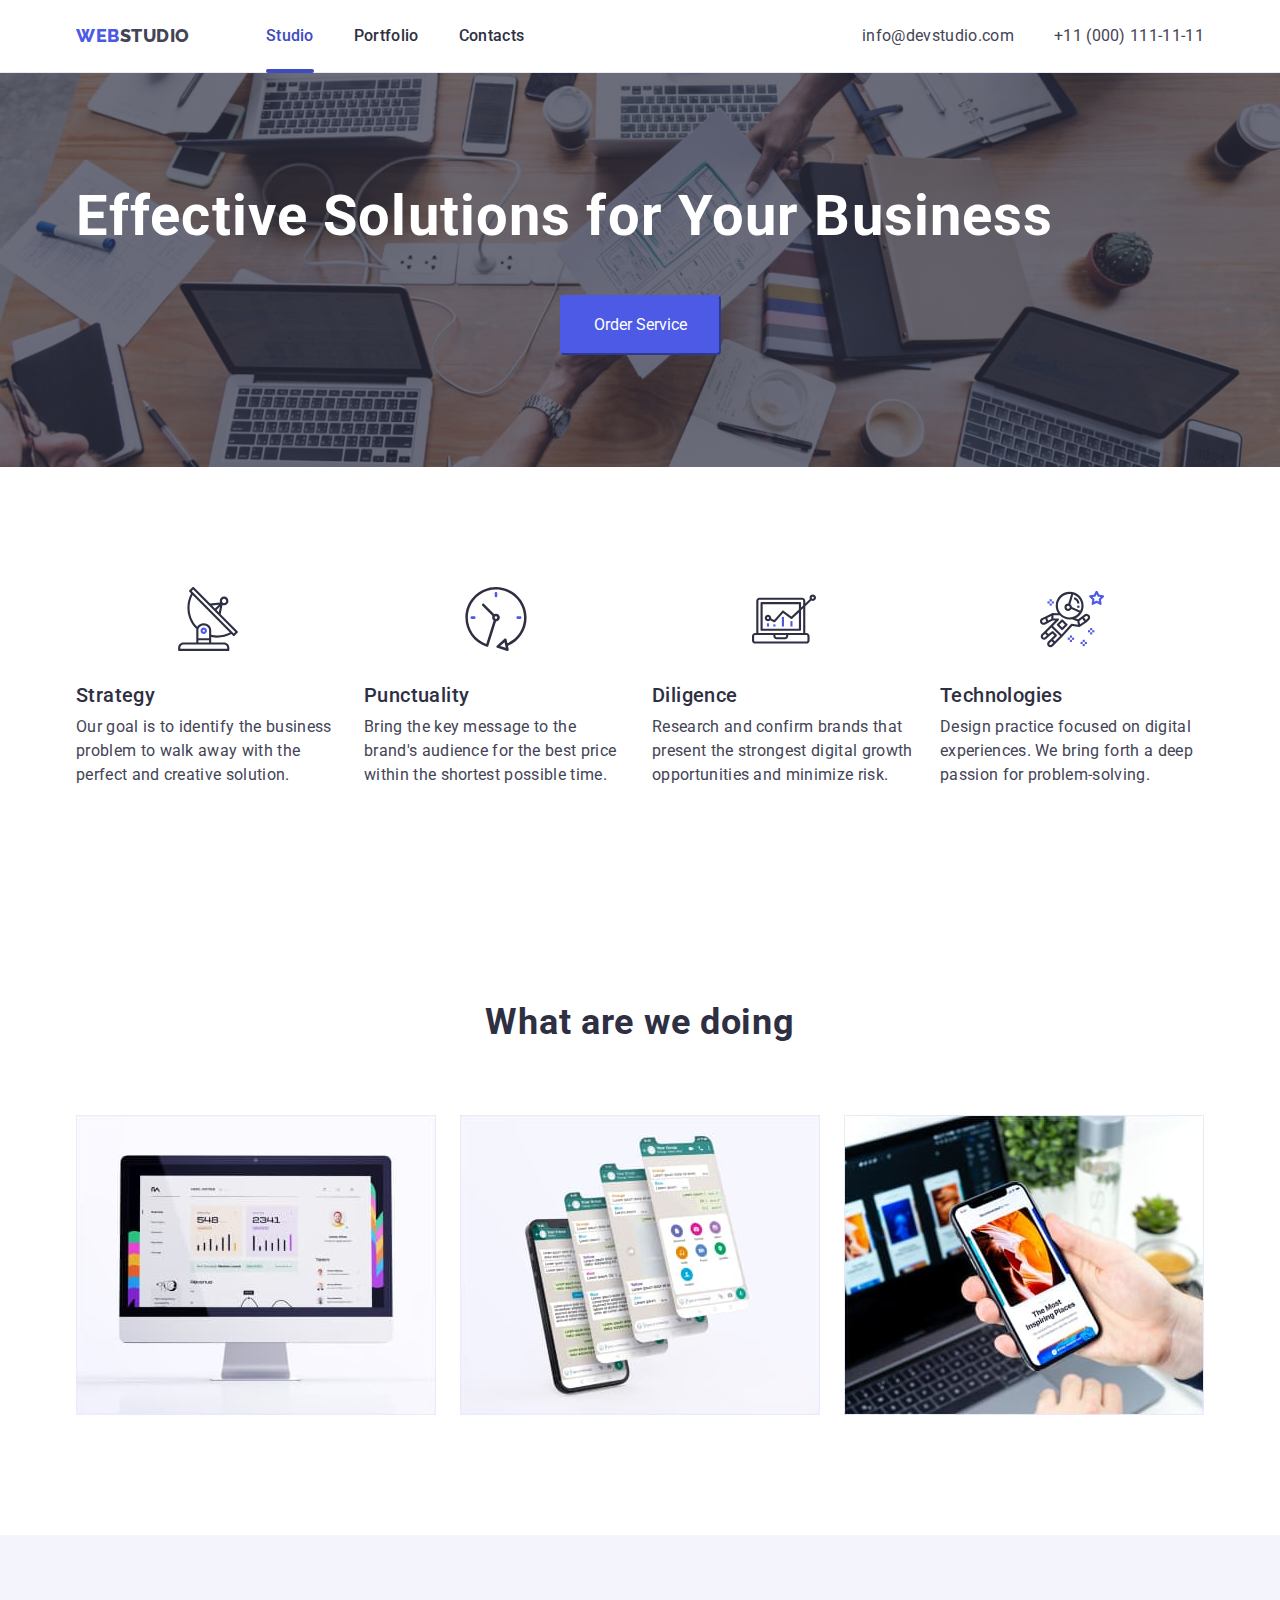
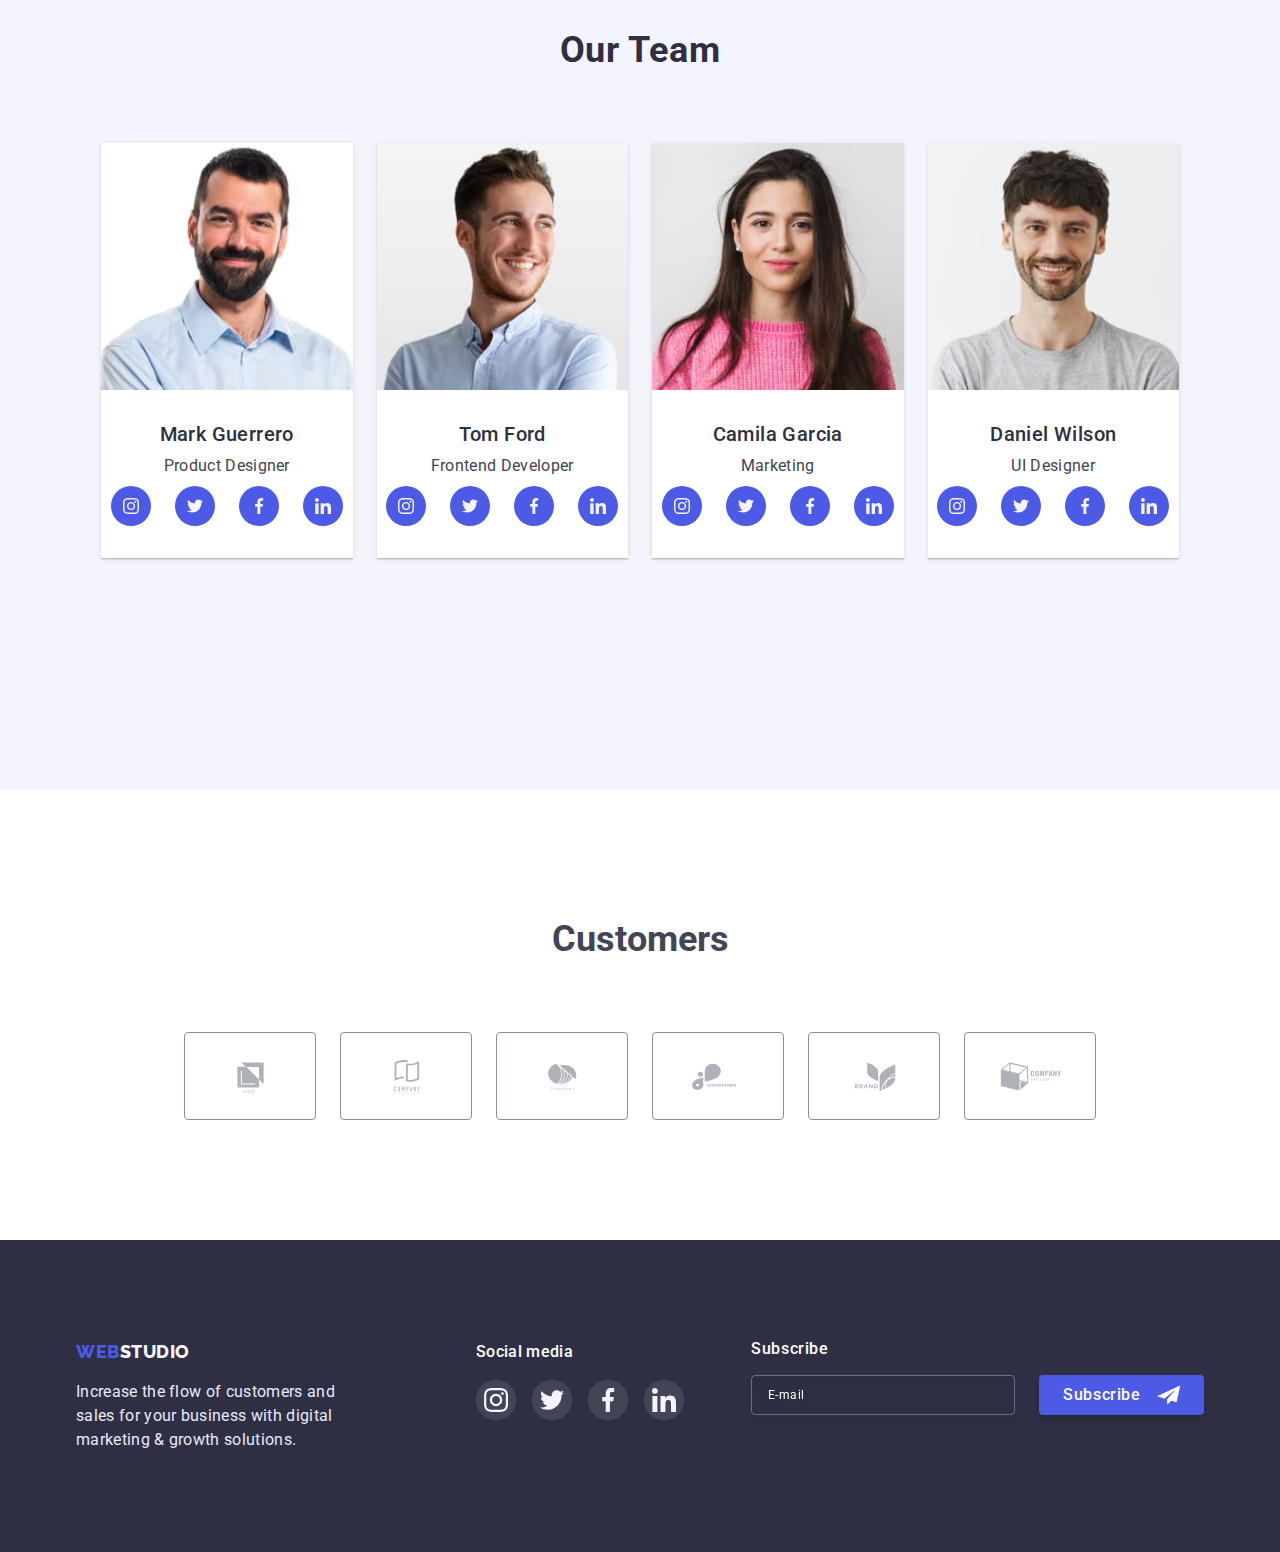
==== index.html @ 7f4d5802 "7.8" ====
<!DOCTYPE html>
<html lang="en">
  <head>
    <meta charset="UTF-8" />
    <meta http-equiv="X-UA-Compatible" content="IE=edge" />
    <meta name="viewport" content="width=device-width, initial-scale=1.0" />
    <link rel="preconnect" href="https://fonts.googleapis.com" />
    <link rel="preconnect" href="https://fonts.gstatic.com" crossorigin />
    <link
      href="https://fonts.googleapis.com/css2?family=Montserrat:wght@400;500;600;700&family=Raleway:wght@800&family=Roboto:wght@400;500;700&display=swap"
      rel="stylesheet"
    />

    <link
      rel="stylesheet"
      href="https://cdnjs.cloudflare.com/ajax/libs/modern-normalize/1.0.0/modern-normalize.min.css"
    />
    <link rel="stylesheet" href="./styles/styles.css" />
    <link rel="stylesheet" href="./styles/mobile.css" />
    <link rel="stylesheet" href="./styles/tablet.css" />
    <link rel="stylesheet" href="./styles/desktop.css" />
    <title>WebStudio</title>
  </head>

  <body>
    <header class="header">
      <div class="container header-container">
        <nav class="navigation">
          <a href="./index.html" class="logo link"
            >Web<span class="logo-S">Studio</span></a
          >
          <ul class="navigation-list list">
            <li class="navigation-item">
              <a href="./index.html" class="navigation-link link current"
                >Studio</a
              >
            </li>
            <li class="navigation-item">
              <a href="./portfolio.html" class="navigation-link link"
                >Portfolio</a
              >
            </li>
            <li class="navigation-item">
              <a href="" class="navigation-link link">Contacts</a>
            </li>
          </ul>
        </nav>
        <address class="address">
          <ul class="address-list list">
            <li class="address-item">
              <a href="" class="address-mail link">info@devstudio.com</a>
            </li>
            <li class="address-item">
              <a href="" class="address-tell link">+11 (000) 111-11-11</a>
            </li>
          </ul>
        </address>
        <button type="button" 
                aria-expanded="false"
                aria-controls="mobile-menu"
                class="menu-btn btn js-open-menu" >
        <svg class="menu-btn-icon" width="32px" height="22px">
          <use href="./images/sprite.svg#icon-menu-hamburger"></use>
             </svg>
        </button>
      </div>
    </header>
<!---------Mob menu----------->

      <div class="mob-menu js-menu-container" id="mobile-menu">
  <div>
              <button  type="button" class="menu-close-btn js-close-menu btn"  >
              <svg class="close-mob-button-icon" width="8px" height="8px">
                <use href="./images/sprite.svg#icon-close-button"></use>
              </svg>
            </button>
            <nav>
             <ul class="navigation-mob-list list">
                <li class="navigation-mob-item">
                  <a class="navigation-mob-link link" href="./index.html"
                    >Studio</a
                  >
                </li>
                <li class="navigation-mob-item">
                  <a class="navigation-mob-link link" href="./portfolio.html"
                    >Portfolio</a
                  >
                </li>
                <li class="navigation-mob-item">
                  <a class="navigation-mob-link nav-contacts link" href="">Contacts</a>
                </li>
              </ul>
            </nav>
  </div>
  <div>
            <address class="address-mob">
              <ul class="address-mob-list list">
                 <li class="address-mob-item">
                  <a class="address-mob-tell link" href="tel:+110001111111"
                    >+11 (000) 111-11-11</a>
                  </li>
                  <li class="address-mob-item">
                  <a class="address-mob-mail link" href="mailto:info@devstudio.com"
                    >info@devstudio.com</a>
                </li>
               
               
              </ul>
            </address>
    
    
              <ul class="mob-soc-list list">
        <li class="mob-soc-items">
          <a
            href="#"
            class="mob-soc-link link"
            target="_blank"
            rel="noreferrer noopener"
          >
            <svg class="soc-icons" width="24px" height="24px">
              <use href="./images/sprite.svg#icon-instagram"></use>
            </svg>
          </a>
        </li>
        <li class="mob-soc-items">
          <a
            href="#"
            class="mob-soc-link link"
            target="_blank"
            rel="noreferrer noopener"
          >
            <svg class="soc-icons" width="24px" height="24px">
              <use href="./images/sprite.svg#icon-twitter"></use>
            </svg>
          </a>
        </li>
        <li class="mob-soc-items">
          <a
            href="#"
            class="mob-soc-link link"
            target="_blank"
            rel="noreferrer noopener"
          >
            <svg class="soc-icons" width="24px" height="24px">
              <use href="./images/sprite.svg#icon-facebook"></use>
            </svg>
          </a>
        </li>
        <li class="mob-soc-items">
          <a
            href="#"
            class="mob-soc-link link"
            target="_blank"
            rel="noreferrer noopener"
          >
            <svg class="soc-icons" width="24px" height="24px">
              <use href="./images/sprite.svg#icon-linkedin"></use>
            </svg>
          </a>
        </li>
      </ul>
      </div>
      </div>
    </header>
<!---------Main----------->
    <main>
      <section class="hero hero-section">
        <div class="container">
          <h1 class="hero-title">Effective Solutions for Your Business</h1>

          <button type="button" data-modal-open class="hero-button">
            Order Service
          </button>
        </div>
      </section>
      <section class="directions">
        <div class="container">
          <h2 class="visually-hidden">directions</h2>
          <ul class="directions-list-list">
            <li class="directions-item">
              <div class="directions-link link">
                <svg class="directions-icon" width="64" height="64">
                  <use href="./images/sprite.svg#icon-antenna"></use>
                </svg>
              </div>
              <h3 class="directions-subtitle section-subtitle">Strategy</h3>
              <p class="directions-item-text section-text">
                Our goal is to identify the business problem to walk away with
                the perfect and creative solution.
              </p>
            </li>
            <li class="directions-item">
              <div class="directions-link link">
                <svg class="directions-icon" width="64" height="64">
                  <use href="./images/sprite.svg#icon-clock"></use>
                </svg>
              </div>
              <h3 class="directions-subtitle section-subtitle">Punctuality</h3>
              <p class="directions-item-text section-text">
                Bring the key message to the brand's audience for the best price
                within the shortest possible time.
              </p>
            </li>
            <li class="directions-item">
              <div class="directions-link link">
                <svg class="directions-icon" width="64" height="64">
                  <use href="./images/sprite.svg#icon-diagram"></use>
                </svg>
              </div>
              <h3 class="directions-subtitle section-subtitle">Diligence</h3>
              <p class="directions-item-text section-text">
                Research and confirm brands that present the strongest digital
                growth opportunities and minimize risk.
              </p>
            </li>
            <li class="directions-item">
              <div class="directions-link link">
                <svg class="directions-icon" width="64" height="64">
                  <use href="./images/sprite.svg#icon-astronaut"></use>
                </svg>
              </div>
              <h3 class="directions-subtitle section-subtitle">Technologies</h3>
              <p class="directions-item-text section-text">
                Design practice focused on digital experiences. We bring forth a
                deep passion for problem-solving.
              </p>
            </li>
          </ul>
        </div>
      </section>
      <section class="doing">
        <div class="container">
          <h2 class="doing-title section-title">What are we doing</h2>
          <ul class="doing-list-list">
            <li class="doing-item">
              <img
                src="./images/monitor.jpg"
                alt="monitor"
                width="360"
                height="300"
              />
            </li>
            <li class="doing-item">
              <img
                src="./images/smartphone.jpg"
                alt="smartphone"
                width="360"
                height="300"
              />
            </li>
            <li class="doing-item">
              <img
                src="./images/laptop.jpg"
                alt="laptop"
                width="360"
                height="300"
              />
            </li>
          </ul>
        </div>
      </section>
      <section class="team">
        <div class="container-mini container container-sm">
          <h2 class="team-title section-title">Our Team</h2>
          <ul class="team-list list">
            <li class="main-team-item">
              <img
                src="./images/Guerrero.jpg"
                alt="Guerrero"
                width="264"
                height="260"
              />

              <div class="card-content">
                <h3 class="team-subtitle section-subtitle">Mark Guerrero</h3>
                <p class="team-text section-text">Product Designer</p>
                <ul class="team-soc-list list;">
                  <li class="team-soc-item">
                    <a href="" class="team-soc-link">
                      <svg class="team-soc-icon" width="16" height="16">
                        <use href="./images/sprite.svg#icon-instagram"></use>
                      </svg>
                    </a>
                  </li>
                  <li class="team-soc-item">
                    <a href="" class="team-soc-link">
                      <svg class="team-soc-icon" width="16" height="16">
                        <use href="./images/sprite.svg#icon-twitter"></use>
                      </svg>
                    </a>
                  </li>
                  <li class="team-soc-item">
                    <a href="" class="team-soc-link">
                      <svg class="team-soc-icon" width="16" height="16">
                        <use href="./images/sprite.svg#icon-facebook"></use>
                      </svg>
                    </a>
                  </li>
                  <li class="team-soc-item">
                    <a href="" class="team-soc-link">
                      <svg class="team-soc-icon" width="16" height="16">
                        <use href="./images/sprite.svg#icon-linkedin"></use>
                      </svg>
                    </a>
                  </li>
                </ul>
              </div>
            </li>
            <li class="main-team-item">
              <img
                src="./images/Ford.jpg"
                alt="Ford"
                width="264"
                height="260"
              />
              <div class="card-content">
                <h3 class="team-subtitle section-subtitle">Tom Ford</h3>
                <p class="team-text section-text">Frontend Developer</p>
                <ul class="team-soc-list list;">
                  <li class="team-soc-item">
                    <a href="" class="team-soc-link">
                      <svg class="team-soc-icon" width="16" height="16">
                        <use href="./images/sprite.svg#icon-instagram"></use>
                      </svg>
                    </a>
                  </li>
                  <li class="team-soc-item">
                    <a href="" class="team-soc-link">
                      <svg class="team-soc-icon" width="16" height="16">
                        <use href="./images/sprite.svg#icon-twitter"></use>
                      </svg>
                    </a>
                  </li>
                  <li class="team-soc-item">
                    <a href="" class="team-soc-link">
                      <svg class="team-soc-icon" width="16" height="16">
                        <use href="./images/sprite.svg#icon-facebook"></use>
                      </svg>
                    </a>
                  </li>
                  <li class="team-soc-item">
                    <a href="" class="team-soc-link">
                      <svg class="team-soc-icon" width="16" height="16">
                        <use href="./images/sprite.svg#icon-linkedin"></use>
                      </svg>
                    </a>
                  </li>
                </ul>
              </div>
            </li>

            <li class="main-team-item">
              <img
                src="./images/Garcia.jpg"
                alt="Garcia"
                width="264"
                height="260"
              />
              <div class="card-content">
                <h3 class="team-subtitle section-subtitle">Camila Garcia</h3>
                <p class="team-text section-text">Marketing</p>
                <ul class="team-soc-list list;">
                  <li class="team-soc-item">
                    <a href="" class="team-soc-link">
                      <svg class="team-soc-icon" width="16" height="16">
                        <use href="./images/sprite.svg#icon-instagram"></use>
                      </svg>
                    </a>
                  </li>
                  <li class="team-soc-item">
                    <a href="" class="team-soc-link">
                      <svg class="team-soc-icon" width="16" height="16">
                        <use href="./images/sprite.svg#icon-twitter"></use>
                      </svg>
                    </a>
                  </li>
                  <li class="team-soc-item">
                    <a href="" class="team-soc-link">
                      <svg class="team-soc-icon" width="16" height="16">
                        <use href="./images/sprite.svg#icon-facebook"></use>
                      </svg>
                    </a>
                  </li>
                  <li class="team-soc-item">
                    <a href="" class="team-soc-link">
                      <svg class="team-soc-icon" width="16" height="16">
                        <use href="./images/sprite.svg#icon-linkedin"></use>
                      </svg>
                    </a>
                  </li>
                </ul>
              </div>
            </li>
            <li class="main-team-item">
              <img
                src="./images/Wilson.jpg"
                alt="Wilson"
                width="264"
                height="260"
              />
              <div class="card-content">
                <h3 class="team-subtitle section-subtitle">Daniel Wilson</h3>
                <p class="team-text section-text">UI Designer</p>
                <ul class="team-soc-list list;">
                  <li class="team-soc-item">
                    <a href="" class="team-soc-link">
                      <svg class="team-soc-icon" width="16" height="16">
                        <use href="./images/sprite.svg#icon-instagram"></use>
                      </svg>
                    </a>
                  </li>
                  <li class="team-soc-item">
                    <a href="" class="team-soc-link">
                      <svg class="team-soc-icon" width="16" height="16">
                        <use href="./images/sprite.svg#icon-twitter"></use>
                      </svg>
                    </a>
                  </li>
                  <li class="team-soc-item">
                    <a href="" class="team-soc-link">
                      <svg class="team-soc-icon" width="16" height="16">
                        <use href="./images/sprite.svg#icon-facebook"></use>
                      </svg>
                    </a>
                  </li>
                  <li class="team-soc-item">
                    <a href="" class="team-soc-link">
                      <svg class="team-soc-icon" width="16" height="16">
                        <use href="./images/sprite.svg#icon-linkedin"></use>
                      </svg>
                    </a>
                  </li>
                </ul>
              </div>
            </li>
          </ul>
        </div>
      </section>

      <section class="customers">
        <div class="container container-desktop-mini">
          <h2 class="customers-title">Customers</h2>
          <ul class="customers-list list">
            <li class="customers-item">
              <a href="" class="customers-link link"
                ><svg class="customers-icon" width="104" height="56">
                  <use href="./images/sprite.svg#icon-Logo1"></use>
                </svg>
              </a>
            </li>
            <li class="customers-item">
              <a href="" class="customers-link link"
                ><svg class="customers-icon" width="104" height="56">
                  <use href="./images/sprite.svg#icon-Logo2"></use>
                </svg>
              </a>
            </li>
            <li class="customers-item">
              <a href="" class="customers-link link"
                ><svg class="customers-icon" width="104" height="56">
                  <use href="./images/sprite.svg#icon-Logo3"></use>
                </svg>
              </a>
            </li>
            <li class="customers-item">
              <a href="" class="customers-link link"
                ><svg class="customers-icon" width="104" height="56">
                  <use href="./images/sprite.svg#icon-Logo4"></use>
                </svg>
              </a>
            </li>
            <li class="customers-item">
              <a href="" class="customers-link link"
                ><svg class="customers-icon" width="104" height="56">
                  <use href="./images/sprite.svg#icon-Logo5"></use>
                </svg>
              </a>
            </li>
            <li class="customers-item">
              <a href="" class="customers-link link"
                ><svg class="customers-icon" width="104" height="56">
                  <use href="./images/sprite.svg#icon-Logo6"></use>
                </svg>
              </a>
            </li>
          </ul>
        </div>
      </section>
    </main>

    <footer class="footer">
      <div class="container footer-column">
        <div class="footer-container1">
          <a href="./index.html" class="logo link"
            >Web<span class="logo-SL">Studio</span></a
          >
          <p class="footer-text">
            Increase the flow of customers and sales for your business with
            digital marketing & growth solutions.
          </p>
        </div>

        <div class="footer-social">
          <p class="footer-social-media">Social media</p>
          <ul class="footer-team-soc-list list">
            <li class="footer-team-soc-item">
              <a href="" class="footer-team-soc-link link">
                <svg class="footer-team-soc-icon" width="24" height="24">
                  <use href="./images/sprite.svg#icon-instagram"></use>
                </svg>
              </a>
            </li>

            <li class="footer-team-soc-item">
              <a href="" class="footer-team-soc-link link">
                <svg class="footer-team-soc-icon" width="24" height="24">
                  <use href="./images/sprite.svg#icon-twitter"></use>
                </svg>
              </a>
            </li>
            <li class="footer-team-soc-item">
              <a href="" class="footer-team-soc-link link">
                <svg class="footer-team-soc-icon" width="24" height="24">
                  <use href="./images/sprite.svg#icon-facebook"></use>
                </svg>
              </a>
            </li>
            <li class="footer-team-soc-item">
              <a href="" class="footer-team-soc-link link">
                <svg class="footer-team-soc-icon" width="24" height="24">
                  <use href="./images/sprite.svg#icon-linkedin"></use>
                </svg>
              </a>
            </li>
          </ul>
        </div>
        <div class="footer-subscription-field">
          <p class="footer-subscription-title">Subscribe</p>
          <form class="footer-subscription-form">
            <input
              class="signup-input"
              type="email"
              name="subscriber-email"
              id="subscriber-email"
              placeholder="E-mail"
              required
            />
            <button class="signup-button" type="submit">
              Subscribe
              <svg class="signup-icon" width="24" height="24">
                <use href="./images/sprite.svg#sign-up-icon"></use>
              </svg>
            </button>
          </form>
        </div>
      </div>
    </footer>
    <div class="backdrop is-hidden" data-modal>
      <div class="modal">
        <button type="button" class="close-modal-btn" data-modal-close>
          <svg class="close-modal-icon" width="8" height="8">
            <use href="./images/sprite.svg#icon-icon-close"></use>
          </svg>
        </button>

        <p class="modal-title">Leave your contacts and we will call you back</p>
        <form class="modal-form">
          <label class="modal-form-field">
            <span class="modal-form-input-desc">Name</span>
            <span class="modal-form-input-wraper">
              <input
                type="text"
                name="user-name"
                class="modal-form-input"
                required
                maxlength="20"
              />
              <svg class="modal-form-input-icon" width="18" height="18">
                <use href="./images/sprite.svg#user-icon"></use>
              </svg>
            </span>
          </label>
          <label class="modal-form-field">
            <span class="modal-form-input-desc">Phone</span>
            <span class="modal-form-input-wraper">
              <input
                type="tel"
                name="user-phone"
                class="modal-form-input"
                required
                title="xxx-xxx-xx-xx"
                maxlength="13"
              />
              <svg class="modal-form-input-icon" width="18" height="24">
                <use href="./images/sprite.svg#tel-icon"></use>
              </svg>
            </span>
          </label>
          <label class="modal-form-field">
            <span class="modal-form-input-desc">Email</span>
            <span class="modal-form-input-wraper">
              <input type="email" name="user-email" class="modal-form-input" />
              <svg class="modal-form-input-icon" width="18" height="24">
                <use href="./images/sprite.svg#email-icon"></use>
              </svg>
            </span>
          </label>
          <label class="modal-form-field-coment">
            <span class="modal-form-input-desc">Comment</span>
            <textarea
              name="user-message"
              class="modal-form-message"
              placeholder="Text input"
            ></textarea>
          </label>
          <div class="modal-checkbox-field">
            <input
              class="checkbox-input visually-hidden"
              type="checkbox"
              name="privacy-policy-agreement"
              id="privacy-policy-agreement"
              value="true"
              required
            />
            <label for="privacy-policy-agreement" class="checkbox-area">
              <span class="custom-checkbox">
                <svg class="checkmark-icon" width="10" height="8">
                  <use href="./images/sprite.svg#icon-check"></use>
                </svg>
              </span>
              I accept the terms and conditions of the&nbsp;<a
                href="#"
                target="_blank"
                class="privacy-policy-link"
                >Privacy Policy</a
              >
            </label>
          </div>
          <button class="basic-button" type="submit">Send</button>
        </form>
      </div>
    </div>
    <script src="./js/modal.js"></script>
    <script src="./js/mobile-menu.js"></script>
  </body>
</html>
---- styles/styles.css ----
:root {
  --primary-text-color: #434455;
  --title-text-color: #2e2f42;
  --accent-color: #4d5ae5;
  --subtitle-text-color: #2e2f42;
  --primary-white-color: #ffffff;
  --background-button: #f4f4fd;
  --modal-bg-color: #fcfcfc;
  --backdrop-color: rgba(46, 47, 66, 0.4);
  --rgba: linear-gradient(rgba(46, 47, 66, 0.7), rgba(46, 47, 66, 0.7));
  --cubic: cubic-bezier(0.4, 0, 0.2, 1);
  --hover-effect: 250ms cubic-bezier(0.4, 0, 0.2, 1);
  --hover-button-color: #404bbf;
  --basic-input-font-size: 12px;
  --checkbox-border-color: #2e2f42;
  --checkbox-name-color: #757575;
}
p,
h1,
h2,
h3,
h4 {
  margin-top: 0;
  margin-bottom: 0;
}
p.footer-social-media {
  font-weight: 500;
  font-size: 16px;
  line-height: 24px;
  letter-spacing: 0.02em;
  color: var(--primary-white-color);
}
a {
  text-decoration: none;
}
ul {
  list-style: none;
  margin-top: 0;
  margin-bottom: 0;
  padding-left: 0;
}
img {
  display: block;
  max-width: 100%;
  height: auto;
}
button {
  cursor: pointer;
}
.container {
  width: 100%;
  padding-left: 16px;
  padding-right: 16px;
  margin-left: auto;
  margin-right: auto;
}
body {
  font-family: "Roboto", sans-serif;
  color: #434455;
  background-color: #ffffff;
}
.subtitle {
  font-weight: 500;
  font-size: 20px;
  line-height: 1.2;
  margin-bottom: 8px;
  color: #2e2f42;
}

.list {
  list-style: none;
}

.link {
  text-decoration: none;
}

.visually-hidden {
  position: absolute;
  width: 1px;
  height: 1px;
  margin: -1px;
  border: 0;
  padding: 0;
  white-space: nowrap;
  clip-path: inset(100%);
  clip: rect(0 0 0 0);
  overflow: hidden;
}

.section-subtitle {
  font-weight: 500;
  font-size: 20px;
  line-height: 1.5em;
  letter-spacing: 0.02em;
  color: var(--subtitle-text-color);
  margin-bottom: 8px;
}

.section-text {
  font-size: 16px;
  line-height: 1.5em;
  letter-spacing: 0.02em;
}

.section-title {
  font-size: 36px;
  line-height: 1.1em;
  letter-spacing: 0.02em;
  text-align: center;
  margin-bottom: 72px;
  flex-wrap: wrap;
  align-content: stretch;
  flex-direction: row;
  color: var(--title-text-color);
}
.btn {
  cursor: pointer;
  font-family: inherit;
}
address {
  font-style: normal;
}
/*------Header-------*/
.header {
  padding-top: 24px;
  padding-bottom: 24px;
  border-bottom: 1px solid #e7e9fc;
}
.header-container {
  display: flex;
  align-items: flex-start;
}

.logo {
  font-family: "Raleway", sans-serif;
  font-weight: 800;
  font-size: 18px;
  line-height: 1.33em;
  letter-spacing: 0.03em;
  text-transform: uppercase;
  color: var(--accent-color);
  margin-right: 76px;
}
.logo-S {
  color: var(--primary-text-color);
}
.logo-SL {
  color: #f4f4fd;
}

.menu-btn {
  width: 32px;
  height: 22px;
  border: none;
  padding: 0;
  background-color: #fff;
  margin-left: auto;
}
.menu-btn-icon {
  stroke: var(--title-text-color);
}
/* ------------MOB_MENU-------------- */

.mob-menu {
  transform: translateX(100%);
}

.mob-menu.is-open {
  transform: translateX(0);
}
.mob-menu {
  padding: 20px;
  width: 100%;
  height: 100vh;
  position: fixed;
  z-index: 1;
  top: 0;
  background-color: #fff;
  display: flex;
  flex-direction: column;
  justify-content: space-between;
  overflow-y: auto;
}
.mob-menu {
  transition: transform 500ms cubic-bezier(0.4, 0, 0.2, 1);
}

.menu-close-btn {
  width: 24px;
  height: 24px;
  border-radius: 50%;
  background-color: #e7e9fc;
  border: 1px solid rgba(0, 0, 0, 0.1);
  display: flex;
  align-items: center;
  justify-content: center;
  color: #000000;
  margin-left: auto;
  margin-bottom: 16px;
}

.close-mob-button-icon {
  fill: currentColor;
}
.menu-close-btn:focus .close-mob-button-icon {
  fill: #fff;
}
.menu-close-btn:focus {
  background-color: var(--hover-button-color);
}

.navigation-mob-link {
  font-weight: 700;
  font-size: 30px;
  line-height: 1.11;
  text-transform: capitalize;
  color: var(--subtitle-text-color);
}
.navigation-mob-item {
  margin-bottom: 30px;
}
.nav-contacts {
  color: var(--accent-color);
}

.address-mob-list {
  margin-bottom: 20px;
}
.address-mob-item:not(:last-child) {
  margin-bottom: 28px;
}
.address-mob-mail {
  font-weight: 500;
  font-size: 20px;
  line-height: 1.2;
  color: var(--primary-text-color);
}
.address-mob-tell {
  font-weight: 600;
  font-size: 28px;
  line-height: 1.11;
  color: var(--accent-color);
}

.mob-soc-list {
  display: flex;
  gap: 40px;
}
.mob-soc-items {
  width: 40px;
  height: 40px;
}
.mob-soc-link {
  width: 100%;
  height: 100%;
  display: flex;
  align-items: center;
  justify-content: center;
  color: #f4f4fd;
  background-color: var(--accent-color);
  border-radius: 50%;
}

.navigation-list,
.address {
  display: none;
}
.address-mail:focus,
.address-mail:hover,
.address-tell:hover,
.address-tell:focus {
  color: var(--hover-button-colorr);
}

/*--------Hero,Section -------*/
.hero {
  background: #2e2f42;
  background-image: var(--gradient), url(./images/hero-bg-mob.jpg);
  width: 100%;
  background-position: 50% 50%;
  background-size: cover;
  background-repeat: no-repeat;
  padding-top: 112px;
  padding-bottom: 112px;
  margin: 0 auto;
}
/*--.hero {
  max-width: 1440px;
  margin: 0 auto;
  background-image: var(--rgba), url(../images/people-office.jpg);
  background-color: #2e2f42;
  background-position: center;
  background-repeat: no-repeat;
  background-size: cover;

.hero-section {
  padding-top: 188px;
  padding-bottom: 188px;
  text-align: center;}--*/

@media (min-device-pixel-ratio: 2),
  (min-resolution: 192dpi),
  (min-resolution: 2dppx) {
  .hero {
    background-image: var(--rgba), url(../images/people-office-2x.jpg);
  }
}

.hero-title {
  margin: 0 auto;
  margin-bottom: 48px;
  font-size: 56px;
  line-height: 1.11em;
  letter-spacing: 0.02em;
  color: #ffffff;
}

.hero-button {
  font-family: "Roboto", sans-serif;
  line-height: 1.5;
  font-size: 16px;
  padding: 16px 32px;
  background: var(--accent-color);
  color: var(--primary-white-color);
  margin-top: 48px;
  margin-left: auto;
  margin-right: auto;
  border-radius: 4px;
  display: flex;
  border-color: var(--accent-color);
  transition: color 250ms var(--cubic), background-color 250ms var(--cubic);
}
.hero-button:hover,
.hero-button:focus {
  background-color: var(--hover-button-color);
  box-shadow: 0px 3px 1px rgba(0, 0, 0, 0.1), 0px 2px 1px rgba(0, 0, 0, 0.08),
    0px 2px 2px rgba(0, 0, 0, 0.12);
}
/* ------------Directions--------- */
.directions {
  padding-bottom: 96px;
  padding-top: 96px;
}

.directions-list-list {
  display: flex;
  flex-direction: column;
  gap: 72px;
}
.directions-link {
  width: 100%;
  height: 112px;
  border-radius: 4px;
  display: none;
  align-items: center;
  justify-content: center;
  background-color: var(--background-button);
}

.directions-item {
  width: 100%;
}

.directions-subtitle {
  margin-top: 8px;
  font-weight: 500;
  font-size: 20px;
  line-height: 1.2;
}

.directions-item-text {
  color: var(--second-color);
  line-height: 1.5;
  margin-top: 8px;
}

/* ------------Doing--------- */
.doing {
  display: none;
}
/* ------------Team--------- */
.team {
  background-color: #f4f4fd;
  padding-top: 96px;
  padding-bottom: 128px;
  margin: 0 auto;
}
.team-text {
  text-align: center;
  font-size: 16px;
  line-height: 1.5;
  color: #434455;
  margin-top: 8px;
}

.team-title {
  font-size: 36px;
  line-height: 1.11;
  text-align: center;
  text-transform: capitalize;
  margin-bottom: 72px;
}
.team-subtitle {
  font-weight: 500;
  font-size: 20px;
  line-height: 1.2;
  text-align: center;
}
.card-content {
  padding-top: 32px;
  padding-bottom: 32px;
  background-color: var(--primary-white-color);
  border-radius: 0px 0px 4px 4px;
  padding: 32px 8px;
  border-top: none;
}
.team-list {
  display: flex;
  justify-content: center;
  gap: 24px;
  flex-direction: column;
  align-items: center;
}

.container-mini.container-sm {
  padding-left: 28px;
  padding-right: 28px;
}
.main-team-item {
  background: #ffffff;
  box-shadow: 0px 1px 6px rgba(46, 47, 66, 0.08),
    0px 1px 1px rgba(46, 47, 66, 0.16), 0px 2px 1px rgba(46, 47, 66, 0.08);
}
.team-item:is(:hover, :focus) {
  box-shadow: 0px 1px 6px rgba(46, 47, 66, 0.08),
    0px 1px 1px rgba(46, 47, 66, 0.16), 0px 2px 1px rgba(46, 47, 66, 0.08);
}
.team-soc-list {
  display: flex;
  justify-content: center;
  gap: 24px;
  margin-top: 8px;
}

.team-soc-link {
  width: 40px;
  height: 40px;
  background-color: #4d5ae5;
  border-radius: 50%;
  display: flex;
  align-items: center;
  justify-content: center;
  border-radius: 50%;
  transition: background-color 250ms cubic-bezier(0.4, 0, 0.2, 1);
}

.team-soc-icon {
  fill: #f4f4fd;
}

.team-soc-link:is(:hover, :focus) {
  background-color: #404bbf;
}
/*-----Customers section-----*/
.customers {
  padding-top: 96px;
  padding-bottom: 96px;
  margin: 0 auto;
}

.customers-title {
  font-size: 36px;
  line-height: 1.11;
  text-align: center;
  text-transform: capitalize;
  margin-bottom: 72px;
}

.customers-list {
  display: flex;
  flex-wrap: wrap;
  justify-content: center;
  column-gap: 16px;
  row-gap: 72px;
}

.customers-item {
  width: calc((100% - 16px) / 2);
  max-width: 190px;
  height: 88px;
}

.customers-link {
  width: 100%;
  height: 100%;
  display: flex;
  border: 1px solid #8e8f99;
  border-radius: 4px;
  justify-content: center;
  align-items: center;
  padding: 16px 11px;
  color: #afb1b8;
  transition: border-color 250ms cubic-bezier(0.4, 0, 0.2, 1),
    color 250ms cubic-bezier(0.4, 0, 0.2, 1);
}

.customers-icon {
  fill: currentColor;
  width: 110px;
}

.customers-link:is(:hover, :focus) {
  border-color: var(--hover-button-color);
  color: var(--hover-button-color);
}
/*--------Portfolio-------*/
.portfolio {
  padding-top: 96px;
  padding-bottom: 120px;
}

.portfolio-button {
  font-weight: 500;
  font-size: 16px;
  line-height: 1.5em;
  letter-spacing: 0.04em;
  color: var(--subtitle-text-color);
  background-color: #f4f4fd;
  border: 1px solid #e7e9fc;
  border-radius: 4px;
  padding: 12px 24px;
  transition: color 250ms var(--cubic), background-color 250ms var(--cubic);
}

.portfolio-button-list {
  display: flex;
  justify-content: center;
  gap: 24px;
  margin-bottom: 72px;
}

.portfolio-button {
  font-weight: 500;
  font-size: 18px;
  line-height: 1.5em;
  letter-spacing: 0.04em;
  color: var(--accent-color);
}
.portfolio-button:focus,
.portfolio-button:hover {
  color: #ffffff;
  background: #404bbf;
  box-shadow: 0px 3px 1px rgba(0, 0, 0, 0.1), 0px 2px 1px rgba(0, 0, 0, 0.08),
    0px 2px 2px rgba(0, 0, 0, 0.12);
  border-color: #404bbf;
  transition: color 250ms var(--cubic), background-color 250ms var(--cubic);
}
.team-item-text {
  color: #434455;
}

.portfolio-card-text {
  color: #434455;
}
a.portfolio-card-link.link {
  display: block;
  transition: color 250ms var(--cubic), background-color 250ms var(--cubic);
}

.portfolio-card-link:hover,
.portfolio-card-link:focus {
  box-shadow: 0px 1px 6px rgba(46, 47, 66, 0.08),
    0px 1px 1px rgba(46, 47, 66, 0.16), 0px 2px 1px rgba(46, 47, 66, 0.08);
}
.portfolio-card-list {
  display: flex;
  flex-wrap: wrap;
  column-gap: 24px;
  row-gap: 48px;
  flex-basis: calc((100% - 2 * 24px) / 3);
  width: 100%;
  height: auto;
}
.portfolio-card-subtitle {
  justify-content: center;
}
.portfolio-card-content {
  border: 1px solid #e7e9fc;
  padding-top: 32px;
  padding-bottom: 32px;
  padding-left: 16px;
}
.portfolio-card-content:hover {
  box-shadow: 0px 1px 6px rgba(46, 47, 66, 0.08),
    0px 1px 1px rgba(46, 47, 66, 0.16), 0px 2px 1px rgba(46, 47, 66, 0.08);
}
.portfolio-item-text-overlay {
  font-family: Roboto;
  font-weight: 400;
  size: 16px;
  line-height: 24px;
  letter-spacing: 0.02em;
  color: #f4f4fd;
  background-color: #4d5ae5;
  padding: 32px;
  position: absolute;
  top: 0px;
  left: 0px;
  width: 100%;
  height: 100%;
  transform: translateY(100%);
  transition: transform 250ms cubic-bezier(0.4, 0, 0.2, 1);
}
.portfolio-card-link:is(:hover, :focus) .portfolio-item-text-overlay {
  transform: translateY(0%);
}
.portfolio-top-wrapp {
  position: relative;
  overflow: hidden;
}
/*--------Footer-------*/
.footer {
  background-color: #2e2f42;
  padding-top: 100px;
  padding-bottom: 100px;
}

.footer-text {
  color: #e7e9fc;
  max-width: 264px;
  margin-top: 16px;
  line-height: 1.5em;
  letter-spacing: 0.02em;
}
.footer-column {
  display: flex;
  align-items: baseline;
  flex-direction: column;
}

.footer-social {
  margin-left: 0px;
}

.footer-team-soc-list {
  display: flex;
  justify-content: center;
  gap: 16px;
  margin-top: 16px;
}

.footer-team-soc-link {
  width: 40px;
  height: 40px;
  background-color: rgba(255, 255, 255, 0.1);
  border-radius: 50%;
  display: flex;
  align-items: center;
  justify-content: center;
  border-radius: 50%;
  transition: color 250ms var(--cubic), background-color 250ms var(--cubic);
}

.footer-team-soc-icon {
  fill: rgba(255, 255, 255, 0.1);
}

.footer-team-soc-link:is(:hover, :focus) {
  background: #31d0aa;
}
/*  --------- Footer sign-up form --------- */

.footer-subscription-field {
  margin-left: 0;
}

.footer-subscription-form {
  display: flex;
  gap: 24px;
  align-items: center;
  flex-direction: column;
}
.footer-subscription-title {
  font-weight: 500;
  letter-spacing: 0.04em;
  color: #ffffff;
  outline: none;
  margin-bottom: 16px;
}
.signup-input {
  width: 264px;
  height: 40px;
  padding: 8px 16px;
  font-size: 12px;
  line-height: 2;
  align-items: center;
  letter-spacing: 0.04em;
  background-color: transparent;
  border: 1px solid rgba(255, 255, 255, 0.3);
  filter: drop-shadow(0px 4px 4px rgba(0, 0, 0, 0.15));
  border-radius: 4px;
  color: #ffffff;
  transition: 250ms cubic-bezier(0.4, 0, 0.2, 1);
}

.signup-button {
  display: flex;
  justify-content: center;
  align-items: center;
  width: 165px;
  height: 40px;
  padding: 8px 24px;
  gap: 16px;
  background-color: #4d5ae5;
  box-shadow: 0px 4px 4px rgba(0, 0, 0, 0.15);
  transition: background-color 250ms cubic-bezier(0.4, 0, 0.2, 1);
  border-radius: 4px;
  border: none;
  font-weight: 500;
  letter-spacing: 0.04em;
  color: #ffffff;
  outline: none;
}

.signup-button:hover,
.signup-button:focus {
  background-color: var(--hover-button-color);
}

.signup-button-title {
}

.signup-icon {
  fill: #ffffff;
}

.signup-input::placeholder {
  font-family: "Roboto";
  font-style: normal;
  font-weight: 400;
  font-size: 12px;
  line-height: 0.24em;
  letter-spacing: 0.04em;
  color: #ffffff;
}
/*--------Modal-------*/
.backdrop {
  position: fixed;
  top: 0;
  left: 0;
  transition: opacity 1250ms cubic-bezier(0.4, 0, 0.2, 1),
    visibility 1250ms cubic-bezier(0.4, 0, 0.2, 1);
  width: 100%;
  height: 100%;
  background-color: var(--backdrop-color);
}

.backdrop.is-hidden {
  opacity: 0;
  visibility: hidden;
  pointer-events: none;
}

.modal {
  position: absolute;
  top: 50%;
  left: 50%;
  transform: translate(-50%, -50%) scale(1);
  transition: transform 1250ms cubic-bezier(0.4, 0, 0.2, 1);
  width: 408px;
  min-height: 576px;
  padding: 24px;
  background-color: var(--modal-bg-color);
  box-shadow: 0px 1px 1px rgba(0, 0, 0, 0.14), 0px 1px 3px rgba(0, 0, 0, 0.12),
    0px 2px 1px rgba(0, 0, 0, 0.2);
  border-radius: 4px;
}

.backdrop.is-hidden .modal {
  transform: translate(-50%, -50%) scale(0);
}

.close-modal-btn {
  transition: color 250ms cubic-bezier(0.4, 0, 0.2, 1),
    background-color 250ms cubic-bezier(0.4, 0, 0.2, 1);
  display: block;
  background: #ffffff;
  margin-left: auto;
  width: 24px;
  height: 24px;
  padding: 0;
  font-size: 0;
  border: 1px solid rgba(0, 0, 0, 0.1);
  border-radius: 50%;
  color: #000000;
}

.close-modal-btn:hover,
.close-modal-btn:focus {
  color: #ffffff;
  background-color: #404bbf;
}

.close-modal-icon {
  fill: currentColor;
}
/*--------Modal form-------*/
.modal-form {
  display: flex;
  flex-direction: column;
}
.modal-title {
  font-family: Roboto;
  font-style: normal;
  font-weight: 500;
  font-size: 16px;
  line-height: 1.5;
  text-align: center;
  letter-spacing: 0.02em;
  color: #2e2f42;
  margin-top: 24px;
  margin-bottom: 16px;
}

.modal-form-field {
  display: block;
  margin-bottom: 8px;
}
.modal-form-field-coment {
  display: block;
  margin-bottom: 16px;
}
.modal-form-input-wraper {
  position: relative;
}
.modal-form-input-icon {
  position: absolute;
  top: 50%;
  left: 16px;
  transform: translate(0, -50%);
  fill: #2e2f42;
}
.modal-form-input-icon:hover,
.modal-form-input-icon:focus {
  fill: #4d5ae5;
  outline: none;
}
.modal-form-input {
  width: 100%;
  height: 40px;
  border: 1px solid rgba(33, 33, 33, 0.2);
  border-radius: 4px;
  padding-left: 38px;
  color: #8e8f99;
  font-size: 16px;
  line-height: 1.33;
  margin-bottom: 0px;
  font-weight: 400;
  transition: border-color 250ms cubic-bezier(0.4, 0, 0.2, 1);
  border-radius: 4px;
}
.modal-form-input:focus,
.modal-form-input:hover {
  outline: none;
  border-color: #4d5ae5;
}

.modal-form-input:focus + .modal-form-input-icon {
  fill: #4d5ae5;
}
.modal-form-input:hover + .modal-form-input-icon {
  fill: #4d5ae5;
}
.modal-form-input-desc {
  display: block;
  font-size: 12px;
  line-height: 1.33;
  margin-bottom: 4px;
  font-weight: 400;
  color: #8e8f99;
}

.modal-form-message {
  resize: none;
  width: 100%;
  height: 120px;
  padding: 8px 16px 8px 16px;
  border-radius: 4px;
  border: 1px solid rgba(33, 33, 33, 0.2);
  transition: border-color var(--hover-effect);
  margin-bottom: 16px;
}
.modal-form-message:focus,
.modal-form-message:focus {
  outline: none;
  border-color: var(--hover-button-color);
}

.modal-form-message::placeholder {
  font-family: "Roboto";
  font-style: normal;
  font-weight: 400;
  font-size: 12px;
  line-height: 14px;
  letter-spacing: 0.04em;
  color: rgba(46, 47, 66, 0.4);
}
/*------------ Modal checkbox------------------ */
.modal-checkbox-field {
  margin-bottom: 24px;
}

.checkbox-area {
  display: flex;
  font-size: var(--basic-input-font-size);
  line-height: 1.33;
  letter-spacing: 0.04em;
  color: var(--checkbox-name-color);
  cursor: pointer;
}

.custom-checkbox {
  display: flex;
  justify-content: center;
  align-items: center;
  width: 16px;
  height: 16px;
  margin-right: 8px;
  border: 1.25px solid var(--checkbox-border-color);
  border-radius: 2px;
  fill: transparent;
  transition: background-color 250ms cubic-bezier(0.4, 0, 0.2, 1),
    border 250ms cubic-bezier(0.4, 0, 0.2, 1),
    fill 250ms cubic-bezier(0.4, 0, 0.2, 1),
    outline 250ms cubic-bezier(0.4, 0, 0.2, 1);
}
.checkmark-icon {
  opacity: 0;
}

.checkbox-input:focus + .checkbox-area .custom-checkbox {
  outline: 2px solid var(--hover-button-color);
}

.custom-checkbox:hover {
  outline: 2px solid var(--hover-button-color);
}

.checkbox-input:checked + .checkbox-area .custom-checkbox {
  background-color: var(--hover-button-color);
  border: none;
  fill: #f4f4fd;
}
.checkbox-input:checked + .checkbox-area .custom-checkbox .checkmark-icon {
  opacity: 1;
}
.privacy-policy-link:hover,
.privacy-policy-link:focus {
  color: #4d5ae5;
}

.privacy-policy-link {
  text-decoration: underline;
}
.privacy-policy-link:hover,
.privacy-policy-link:focus {
  color: #4d5ae5;
}

/*  --------- Basik button --------- */

.basic-button {
  font-family: inherit;
  font-weight: 500;
  letter-spacing: 0.04em;
  color: var(--primary-white-color);
  background-color: var(--accent-color);
  box-shadow: 0px 4px 4px rgba(0, 0, 0, 0.15);
  border-radius: 4px;
  display: block;
  margin: 0 auto;
  min-width: 170px;
  padding: 16px 32px;
  transition: background-color 250ms cubic-bezier(0.4, 0, 0.2, 1);
  border: none;
}

.basic-button:hover,
.basic-button:focus {
  background-color: var(--hover-button-color);
  box-shadow: 0px 4px 4px rgba(0, 0, 0, 0.15);
  border-radius: 4px;
  transition: background-color 250ms cubic-bezier(0.4, 0, 0.2, 1);
}
---- styles/mobile.css ----
@media screen and (min-width: 480px) {
  .container,
  .customers,
  .footer-column {
    width: 100%;
    padding-left: 15px;
    padding-right: 15px;
    margin-left: auto;
    margin-right: auto;
  }

  .container-sm {
    max-width: 294px;
  }
  .main-team-item {
    max-width: 264px;
    margin-bottom: 72px;
  }
}
/* ------------Mobile menu--------*/

.mob-menu {
  padding: 40px;
}
.navigation-mob-link {
  font-size: 36px;
}
.navigation-mob-item {
  margin-bottom: 40px;
}
.address-mob-tell {
  font-size: 36px;
}
.address-mob-item:not(:last-child) {
  margin-bottom: 40px;
}
.address-mob-list {
  margin-bottom: 48px;
}
.mob-soc-list {
  gap: 56px;
}
/* -------------Hero----------- */
.hero {
  background-image: var(--rgba), url(../images/people-office.jpg);
}

@media (min-device-pixel-ratio: 2),
  (min-resolution: 192dpi),
  (min-resolution: 2dppx) {
  .hero {
    background-image: var(--rgba), url(../images/people-office-2x.jpg);
  }
  .hero-title {
    font-size: 36px;
    max-width: 350px;
  }
}
/* ------------Directions--------*/
@media (min-device-pixel-ratio: 2),
  (min-resolution: 192dpi),
  (min-resolution: 2dppx) {
  .directions-subtitle {
    font-size: 36px;
  }
  .directions-item-text {
    font-size: 16px;
    text-align: left;
  }
  .directions-subtitle {
    font-size: 36px;
    text-align: center;
  }
  .directions-icon {
  }

  /* ------------Team--------*/

  .container-mini.container-sm {
    padding-left: 82px;
    padding-right: 82px;
  }
  /*-----Customers section-----*/
  .customers-link {
    padding: 16px 40px;
  }

  /* ------------Footer--------*/

  .footer-column {
    flex-direction: column;
    align-items: center;
    column-gap: 16px;
    row-gap: 72px;
  }
  .footer-container1 {
    display: flex;
    flex-direction: column;
    align-items: center;
  }
  .footer-container1 {
    text-align: left;
  }
  .signup-input {
    min-width: 398px;
  }
  .signup-button {
    align-items: center;
  }
  .footer-social {
    align-items: center;
  }
  .footer-team-soc-list {
    align-items: center;
  }
  .footer-subscription-form,
  .footer-social-media {
    flex-direction: column;
    align-items: center;
    text-align: center;
  }
  .footer-subscription-title {
    text-align: center;
  }
  /* --------Modal------- */
  .modal {
    width: 392px;
  }
}
---- styles/tablet.css ----
@media screen and (min-width: 768px) {
  .container,
  .header-container {
    max-width: 766px;
  }

  .customers,
  .footer-column {
    padding: 0;
  }

  /* --------------Header------------- */
  .header {
    padding-bottom: 9px;
  }
  .navigation-link {
    font-weight: 500;
    font-size: 16px;
    line-height: 1.5;
    letter-spacing: 0.02em;
    color: #2e2f42;

    transition: color 250ms cubic-bezier(0.4, 0, 0.2, 1);
  }
  .address-mail:focus,
  .address-mail:hover,
  .address-tell:hover,
  .address-tell:focus {
    color: #404bbf;
  }
  .address {
    margin-left: auto;
  }
  .navigation-list,
  .address {
    display: block;
  }
  .address-item > a {
    font-style: normal;
    font-weight: 400;
    font-size: 12px;
    line-height: 1.33px;
    letter-spacing: 0.04em;
    color: #434455;

    transition: color 250ms cubic-bezier(0.4, 0, 0.2, 1);
  }
  .navigation-link:focus,
  .navigation-link:hover {
    color: #404bbf;
  }
  .current {
    color: #404bbf;
    position: relative;
  }
  .current::after {
    position: absolute;
    left: 0;
    bottom: -26px;
    content: "";
    width: 100%;
    height: 4px;
    background-color: #404bbf;
    border-radius: 2px;
  }
  .menu-btn {
    display: none;
  }
  .mob-menu {
    display: none;
  }
  .navigation-list {
    display: flex;
    gap: 40px;
  }
  .navigation {
    display: flex;
    align-items: center;
  }
  /* ------------Directions--------*/
  .directions-list-list {
    column-gap: 24px;
    row-gap: 72px;
    flex-direction: row;
    flex-wrap: wrap;
  }
  .directions-item {
    width: calc((100% - 48px) / 2);
  }

  .directions-subtitle {
    text-align: left;
  }

  /* ------------Team--------*/
  .container-mini.container-sm {
    padding-left: 28px;
    padding-right: 28px;
  }
  .team-list {
    display: flex;
    justify-content: center;
    column-gap: 24px;
    row-gap: 72px;
    flex-direction: row;
    flex-wrap: wrap;
    align-items: center;
    padding: 0px 0px 32px;
  }
  .main-team-item {
    width: calc((100% - 48px) / 2);
    background: #ffffff;
    box-shadow: 0px 1px 6px rgba(46, 47, 66, 0.08),
      0px 1px 1px rgba(46, 47, 66, 0.16), 0px 2px 1px rgba(46, 47, 66, 0.08);
  }
  /* ------------Custumers------------*/
  .container.container-desktop-mini {
    padding-left: 108px;
    padding-right: 108px;
  }
  .customers-link {
    padding: 16px 32px;
  }
  .customers-list {
    column-gap: 24px;
  }
  .customers-item {
    width: calc((100% - 48px) / 3);
  }

  /* ------------Footer--------*/
  .footer-container1 {
    align-items: start;
  }
  .footer-social {
    align-items: start;
  }
  .footer-subscription-field {
    justify-content: start;
  }

  .footer-subscription-form {
    flex-direction: row;
    flex-wrap: nowrap;
    align-items: left;
  }
  .signup-input {
    min-width: 264px;
  }
  .footer-subscription-title {
    text-align: left;
  }
  .footer-column {
    max-width: 552px;
    column-gap: 16px;
    row-gap: 72px;
    align-items: start;
    justify-content: left;
    flex-direction: row;
    flex-wrap: wrap;
  }
  /* ------------Modal------------ */
  .modal {
    width: 408px;
  }
}
---- styles/desktop.css ----
@media screen and (min-width: 1200px) {
  .container,
  .customers,
  .footer-column,
  .container-mini {
    max-width: 1158px;
    padding: 0 15px;
    margin: 0 auto;
  }
}
.header-container {
  max-width: 1158px;
}

.footer-container {
  column-gap: 0;
  row-gap: 0;
}

.section {
  padding: 120px 0;
}

/* ---------------Header------------- */

.header {
  padding-bottom: 24px;
}

.address-list {
  display: flex;
  gap: 40px;
}
.address-item > a {
  font-style: normal;
  font-weight: 400;
  font-size: 16px;
  line-height: 1.5;
  letter-spacing: 0.02em;
}
.current::after {
  bottom: -28px;
}
/*-----------Doing------------- */
@media screen and (min-width: 1200px) {
  .doing {
    display: block;
  }
  .doing {
    padding-top: 120px;
    padding-bottom: 120px;
  }

  .doing-list-list {
    display: flex;
    flex-wrap: wrap;
    column-gap: 24px;
  }
  .doing-item {
    flex-basis: calc((100% - 2 * 24px) / 3);
  }
  /* ------------Directions--------*/
  .directions-item {
    width: calc((100% - 3 * 24px) / 4);
  }
  .directions-list-list {
    flex-wrap: nowrap;
  }
  .directions-link {
    display: block;
    background-color: var(--advantage-icons-bg-color);
    padding: 24px 100px;
    margin-bottom: 8px;
  }

  .directions-subtitle {
    font-size: 20px;
    font-weight: 500;
    line-height: 1.2;
  }

  .directions-item-text {
    font-weight: 400;
  }
  /* ------------Team--------*/
  .team-list {
    justify-content: center;
    gap: 24px;
    flex-direction: row;
    align-items: center;
  }
  .main-team-item {
    width: calc((100% - 96px) / 4);
    background: #ffffff;
    box-shadow: 0px 1px 6px rgba(46, 47, 66, 0.08),
      0px 1px 1px rgba(46, 47, 66, 0.16), 0px 2px 1px rgba(46, 47, 66, 0.08);
  }
  /*-----Customers section-----*/
  .customers {
    padding-top: 130px;
    padding-bottom: 120px;
  }

  .customers-item {
    width: calc((100% - 120px) / 6);
  }
  /* ------------Footer--------*/
  .footer-container1 {
    margin-right: 120px;
  }

  .footer-subscription-field {
    margin-left: auto;
  }
}
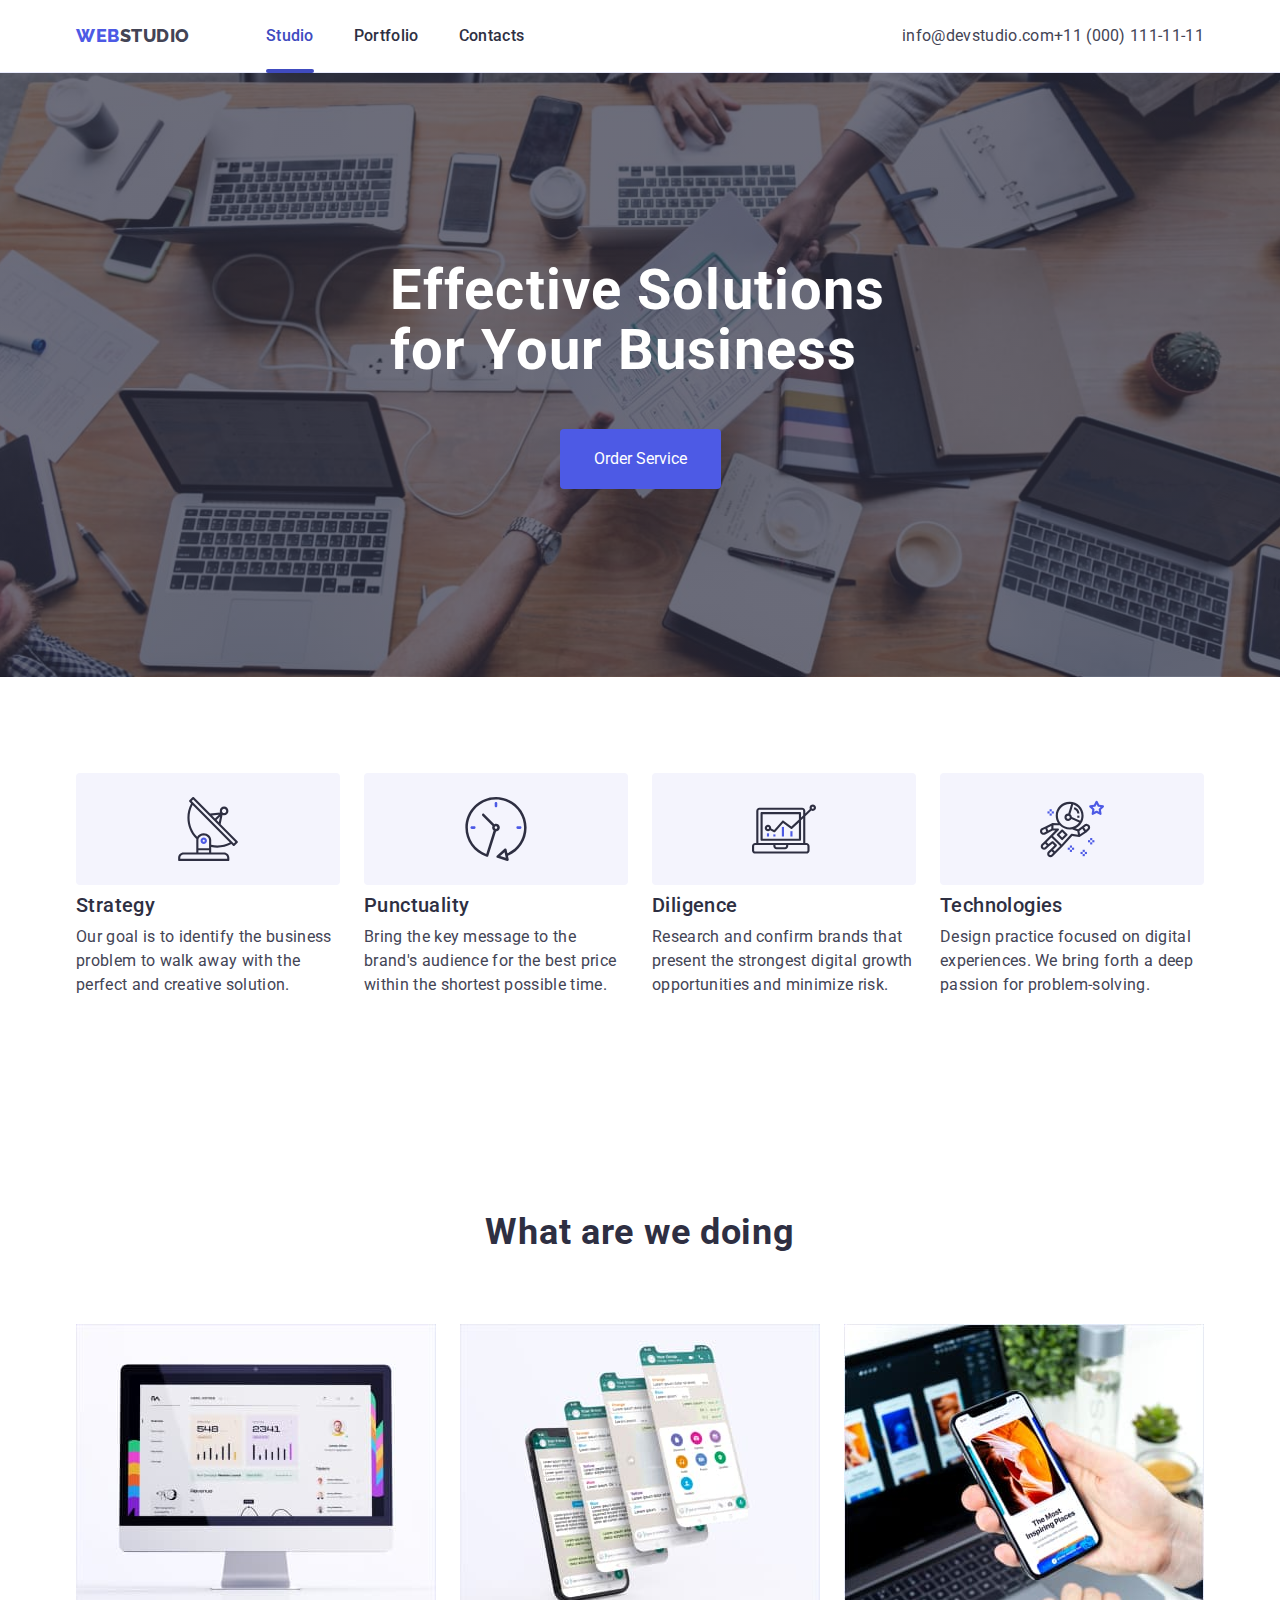
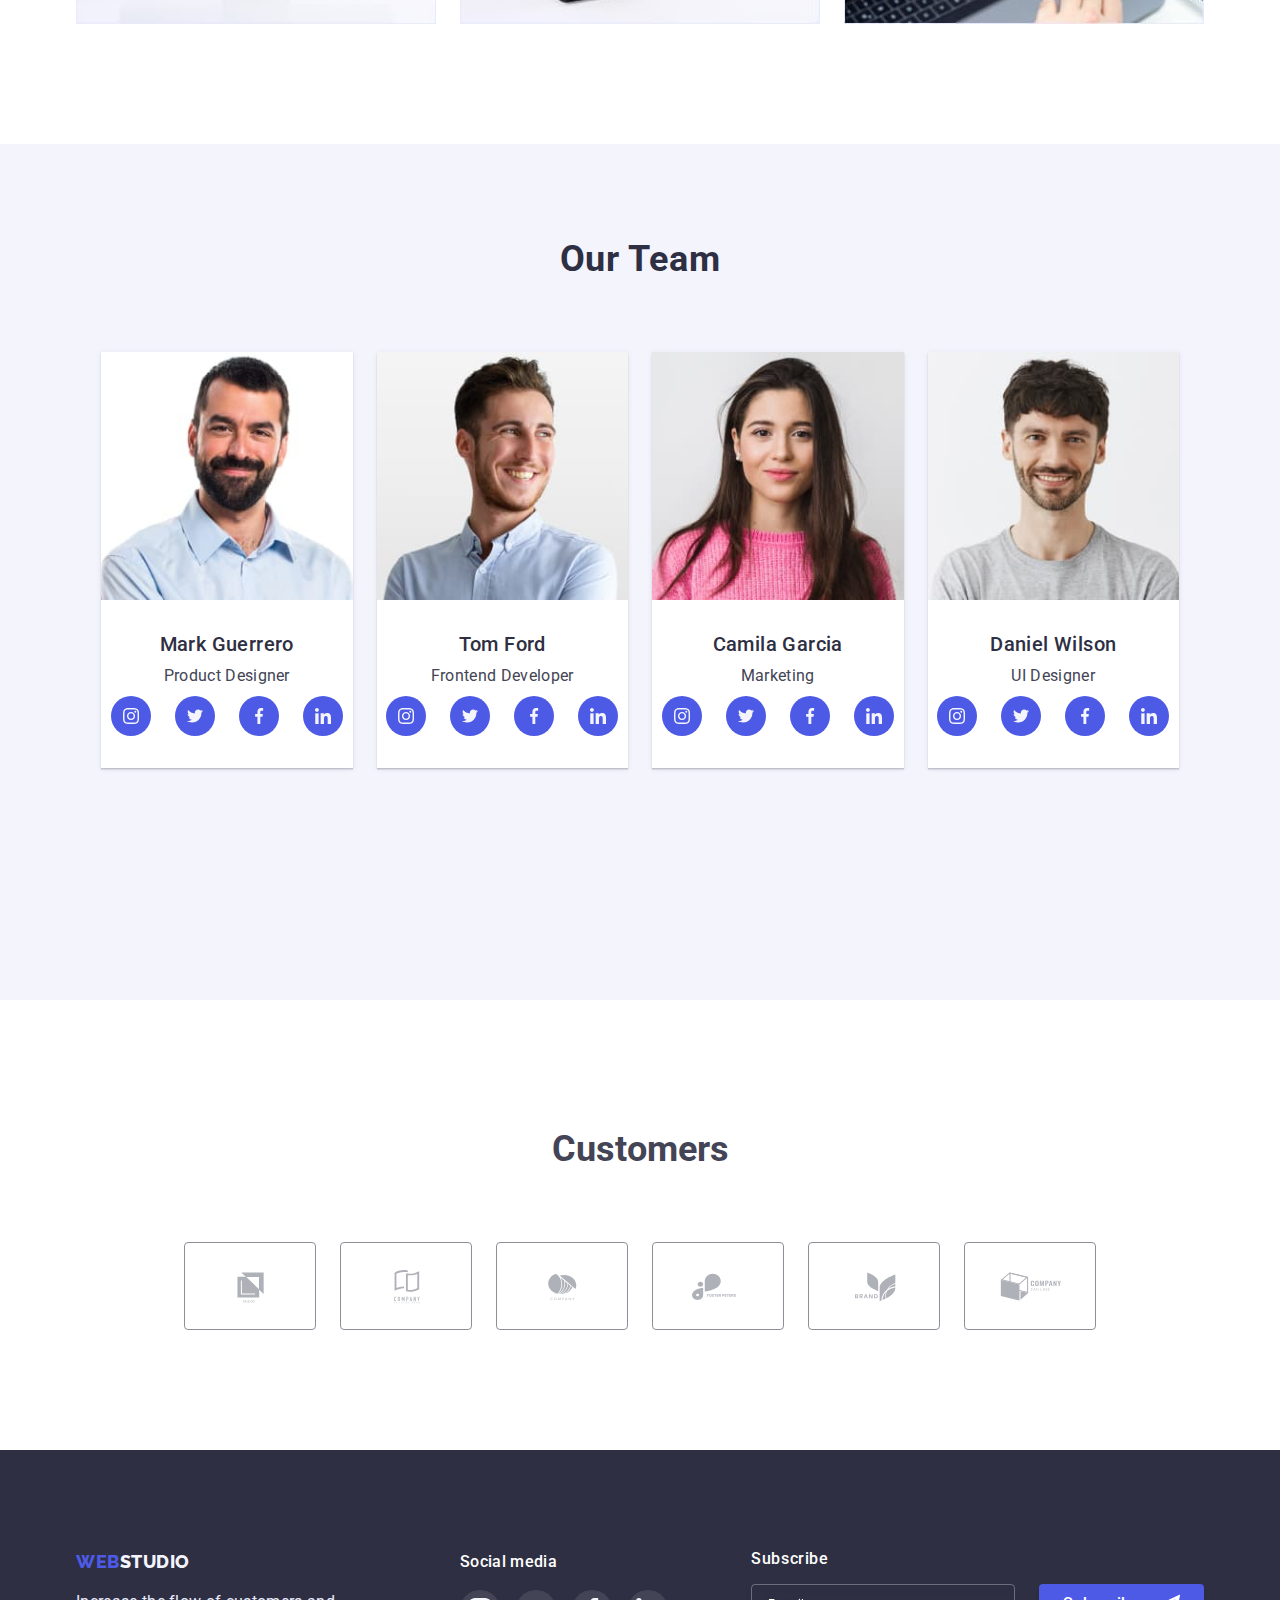
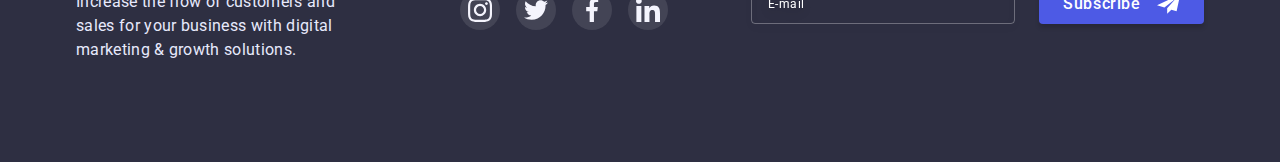
==== commit 47eac2b4: "7/10" ====
--- a/index.html
+++ b/index.html
@@ -165,7 +165,7 @@
 <!---------Main----------->
     <main>
       <section class="hero hero-section">
-        <div class="container">
+        <div class="container hero-content">
           <h1 class="hero-title">Effective Solutions for Your Business</h1>
 
           <button type="button" data-modal-open class="hero-button">
--- a/styles/styles.css
+++ b/styles/styles.css
@@ -273,10 +273,10 @@
   color: var(--hover-button-colorr);
 }
 
-/*--------Hero,Section -------*/
+/*----------------Hero------------------*/
 .hero {
   background: #2e2f42;
-  background-image: var(--gradient), url(./images/hero-bg-mob.jpg);
+  background-image: var(--rgba), url(../images/hero-bg-mob.jpg);
   width: 100%;
   background-position: 50% 50%;
   background-size: cover;
@@ -285,32 +285,23 @@
   padding-bottom: 112px;
   margin: 0 auto;
 }
-/*--.hero {
-  max-width: 1440px;
-  margin: 0 auto;
-  background-image: var(--rgba), url(../images/people-office.jpg);
-  background-color: #2e2f42;
-  background-position: center;
-  background-repeat: no-repeat;
-  background-size: cover;
-
-.hero-section {
-  padding-top: 188px;
-  padding-bottom: 188px;
-  text-align: center;}--*/
-
 @media (min-device-pixel-ratio: 2),
   (min-resolution: 192dpi),
   (min-resolution: 2dppx) {
   .hero {
-    background-image: var(--rgba), url(../images/people-office-2x.jpg);
+    background-image: var(--rgba), url(../images/hero-bg-mob-2x.jpg);
   }
 }
-
+.hero-content {
+  justify-items: center;
+  padding: 0;
+  max-width: 100%;
+}
 .hero-title {
   margin: 0 auto;
   margin-bottom: 48px;
-  font-size: 56px;
+  font-size: 36px;
+  font-weight: 700;
   line-height: 1.11em;
   letter-spacing: 0.02em;
   color: #ffffff;
@@ -328,7 +319,7 @@
   margin-right: auto;
   border-radius: 4px;
   display: flex;
-  border-color: var(--accent-color);
+  border-color: transparent;
   transition: color 250ms var(--cubic), background-color 250ms var(--cubic);
 }
 .hero-button:hover,
@@ -337,6 +328,7 @@
   box-shadow: 0px 3px 1px rgba(0, 0, 0, 0.1), 0px 2px 1px rgba(0, 0, 0, 0.08),
     0px 2px 2px rgba(0, 0, 0, 0.12);
 }
+
 /* ------------Directions--------- */
 .directions {
   padding-bottom: 96px;
@@ -635,7 +627,7 @@
 }
 .footer-column {
   display: flex;
-  align-items: baseline;
+  align-items: center;
   flex-direction: column;
 }
 
--- a/styles/mobile.css
+++ b/styles/mobile.css
@@ -1,8 +1,6 @@
 @media screen and (min-width: 480px) {
-  .container,
-  .customers,
-  .footer-column {
-    width: 100%;
+  .container {
+    max-width: 428px;
     padding-left: 15px;
     padding-right: 15px;
     margin-left: auto;
@@ -17,45 +15,51 @@
     margin-bottom: 72px;
   }
 }
-/* ------------Mobile menu--------*/
-
-.mob-menu {
-  padding: 40px;
+/*-------------Hero---------------*/
+.hero {
+  background-image: var(--rgba), url(../images/hero-bg-mob.jpg);
 }
-.navigation-mob-link {
-  font-size: 36px;
-}
-.navigation-mob-item {
-  margin-bottom: 40px;
-}
-.address-mob-tell {
-  font-size: 36px;
-}
-.address-mob-item:not(:last-child) {
-  margin-bottom: 40px;
-}
-.address-mob-list {
-  margin-bottom: 48px;
-}
-.mob-soc-list {
-  gap: 56px;
-}
-/* -------------Hero----------- */
-.hero {
-  background-image: var(--rgba), url(../images/people-office.jpg);
-}
-
 @media (min-device-pixel-ratio: 2),
   (min-resolution: 192dpi),
   (min-resolution: 2dppx) {
   .hero {
-    background-image: var(--rgba), url(../images/people-office-2x.jpg);
+    background-image: var(--rgba), url(../images/hero-bg-mob-2x.jpg);
   }
+
   .hero-title {
     font-size: 36px;
-    max-width: 350px;
+    max-width: 320px;
+    text-align: center;
+  }
+  .hero-content {
+    max-width: 100%;
+  }
+
+  /* ------------Mobile menu--------*/
+
+  .mob-menu {
+    padding: 40px;
+  }
+  .navigation-mob-link {
+    font-size: 36px;
+  }
+  .navigation-mob-item {
+    margin-bottom: 40px;
+  }
+  .address-mob-tell {
+    font-size: 36px;
+  }
+  .address-mob-item:not(:last-child) {
+    margin-bottom: 40px;
+  }
+  .address-mob-list {
+    margin-bottom: 48px;
+  }
+  .mob-soc-list {
+    gap: 56px;
   }
 }
+
 /* ------------Directions--------*/
 @media (min-device-pixel-ratio: 2),
   (min-resolution: 192dpi),
@@ -73,7 +77,15 @@
   }
   .directions-icon {
   }
-
+  .directions-link {
+    width: 100%;
+    height: 112px;
+    border-radius: 4px;
+    display: none;
+    align-items: center;
+    justify-content: center;
+    background-color: var(--background-button);
+  }
   /* ------------Team--------*/
 
   .container-mini.container-sm {
@@ -124,6 +136,6 @@
   }
   /* --------Modal------- */
   .modal {
-    width: 392px;
+    min-width: 392px;
   }
 }
--- a/styles/tablet.css
+++ b/styles/tablet.css
@@ -31,6 +31,11 @@
   .address {
     margin-left: auto;
   }
+  .address-list {
+    flex-direction: column;
+    justify-content: right;
+  }
+
   .navigation-list,
   .address {
     display: block;
@@ -76,6 +81,30 @@
   .navigation {
     display: flex;
     align-items: center;
+  }
+  /*----------Hero------------------*/
+  .hero {
+    background-image: var(--rgba), url(../images/hero-bg-tablet.jpg);
+  }
+  @media (min-device-pixel-ratio: 2),
+    (min-resolution: 192dpi),
+    (min-resolution: 2dppx) {
+    .hero {
+      background-image: var(--rgba), url(../images/hero-bg-tablet-2x.jpg);
+    }
+  }
+  .hero-content {
+    max-width: 100%;
+  }
+  .hero-title {
+    font-size: 56px;
+    font-weight: 700;
+    line-height: 1.07;
+    max-width: 500px;
+    margin-bottom: 40px;
+  }
+  .hero-button {
+    margin-top: 40px;
   }
   /* ------------Directions--------*/
   .directions-list-list {
@@ -152,7 +181,6 @@
   }
   .footer-column {
     max-width: 552px;
-    column-gap: 16px;
     row-gap: 72px;
     align-items: start;
     justify-content: left;
--- a/styles/desktop.css
+++ b/styles/desktop.css
@@ -29,7 +29,8 @@
 
 .address-list {
   display: flex;
-  gap: 40px;
+  flex-direction: row;
+  flex-wrap: wrap;
 }
 .address-item > a {
   font-style: normal;
@@ -40,6 +41,51 @@
 }
 .current::after {
   bottom: -28px;
+}
+/*------------Hero------------------*/
+.hero {
+  max-width: 1440px;
+  padding-top: 188px;
+  padding-bottom: 188px;
+}
+.hero {
+  background-image: var(--rgba), url(../images/hero-bg-desktop.jpg);
+}
+@media (min-device-pixel-ratio: 2),
+  (min-resolution: 192dpi),
+  (min-resolution: 2dppx) {
+  .hero {
+    background-image: var(--rgba), url(../images/hero-bg-desktop-2x.jpg);
+  }
+}
+.hero-title {
+  margin-bottom: 48px;
+}
+.hero-button {
+  margin-top: 48px;
+}
+/* ------------Directions--------*/
+.directions-item {
+  width: calc((100% - 3 * 24px) / 4);
+}
+.directions-list-list {
+  flex-wrap: nowrap;
+}
+.directions-link {
+  display: block;
+  background-color: var(--background-button);
+  padding: 24px 100px;
+  margin-bottom: 8px;
+}
+
+.directions-subtitle {
+  font-size: 20px;
+  font-weight: 500;
+  line-height: 1.2;
+}
+
+.directions-item-text {
+  font-weight: 400;
 }
 /*-----------Doing------------- */
 @media screen and (min-width: 1200px) {
@@ -59,29 +105,7 @@
   .doing-item {
     flex-basis: calc((100% - 2 * 24px) / 3);
   }
-  /* ------------Directions--------*/
-  .directions-item {
-    width: calc((100% - 3 * 24px) / 4);
-  }
-  .directions-list-list {
-    flex-wrap: nowrap;
-  }
-  .directions-link {
-    display: block;
-    background-color: var(--advantage-icons-bg-color);
-    padding: 24px 100px;
-    margin-bottom: 8px;
-  }
 
-  .directions-subtitle {
-    font-size: 20px;
-    font-weight: 500;
-    line-height: 1.2;
-  }
-
-  .directions-item-text {
-    font-weight: 400;
-  }
   /* ------------Team--------*/
   .team-list {
     justify-content: center;
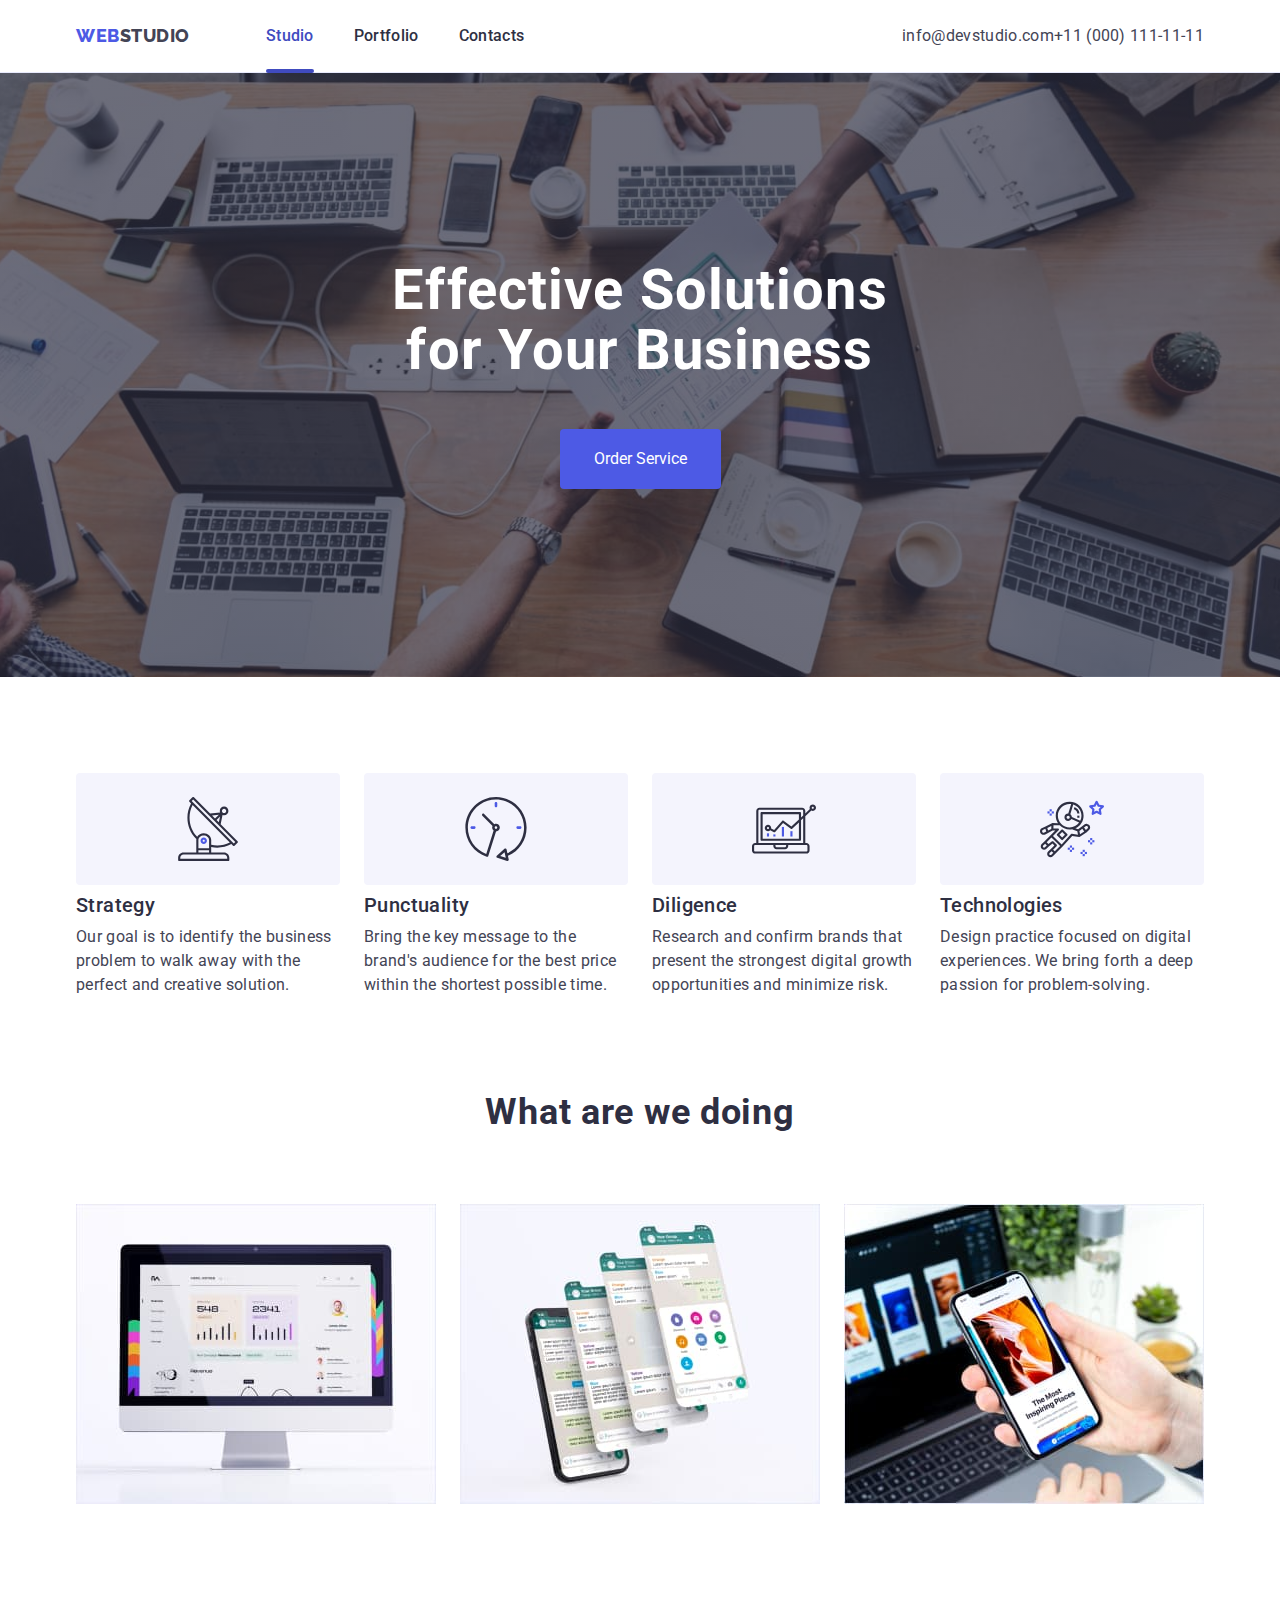
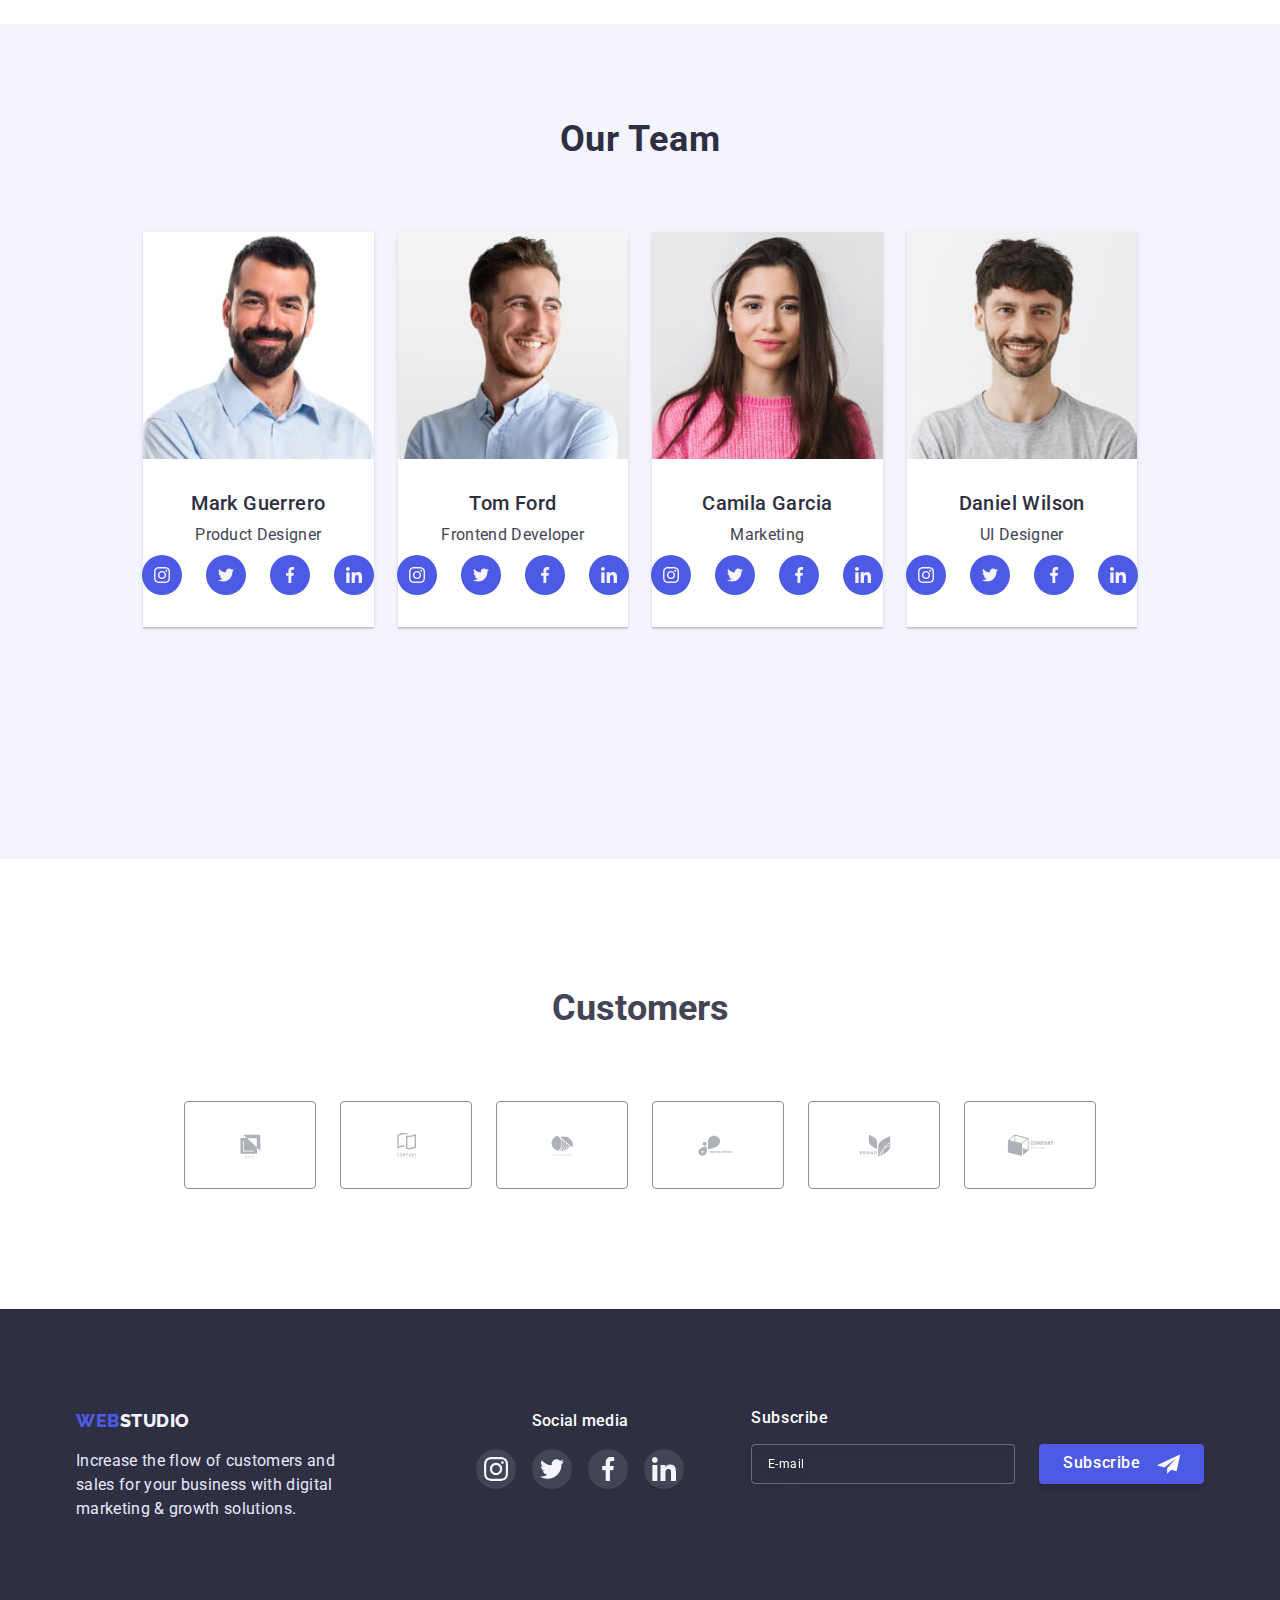
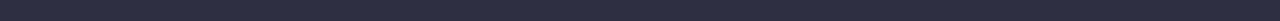
==== commit 5175bd55: "7.9" ====
--- a/index.html
+++ b/index.html
@@ -77,7 +77,7 @@
             <nav>
              <ul class="navigation-mob-list list">
                 <li class="navigation-mob-item">
-                  <a class="navigation-mob-link link" href="./index.html"
+                  <a class="navigation-mob-link nav-contacts link" href="./index.html"
                     >Studio</a
                   >
                 </li>
@@ -87,7 +87,7 @@
                   >
                 </li>
                 <li class="navigation-mob-item">
-                  <a class="navigation-mob-link nav-contacts link" href="">Contacts</a>
+                  <a class="navigation-mob-link link" href="">Contacts</a>
                 </li>
               </ul>
             </nav>
--- a/styles/styles.css
+++ b/styles/styles.css
@@ -237,10 +237,14 @@
   color: var(--primary-text-color);
 }
 .address-mob-tell {
-  font-weight: 600;
-  font-size: 28px;
-  line-height: 1.11;
-  color: var(--accent-color);
+  font-family: "Roboto";
+  font-style: normal;
+  font-weight: 700;
+  font-size: 36px;
+  letter-spacing: 0.02em;
+  text-transform: capitalize;
+  color: #4d5ae5;
+  line-height: 1.1;
 }
 
 .mob-soc-list {
@@ -355,18 +359,25 @@
 }
 
 .directions-subtitle {
-  margin-top: 8px;
-  font-weight: 500;
-  font-size: 20px;
-  line-height: 1.2;
+  font-family: "Roboto";
+  font-size: 36px;
+  text-align: center;
+  font-weight: 700;
+  line-height: 1.5;
+  letter-spacing: 0.02em;
+  color: #2e2f42;
 }
 
 .directions-item-text {
-  color: var(--second-color);
+  font-family: "Roboto";
+  font-style: normal;
+  font-weight: 500;
+  font-size: 16px;
+  letter-spacing: 0.02em;
+  color: var(--primary-text-color);
   line-height: 1.5;
   margin-top: 8px;
 }
-
 /* ------------Doing--------- */
 .doing {
   display: none;
--- a/styles/mobile.css
+++ b/styles/mobile.css
@@ -15,6 +15,7 @@
     margin-bottom: 72px;
   }
 }
+
 /*-------------Hero---------------*/
 .hero {
   background-image: var(--rgba), url(../images/hero-bg-mob.jpg);
@@ -25,45 +26,43 @@
   .hero {
     background-image: var(--rgba), url(../images/hero-bg-mob-2x.jpg);
   }
+}
 
-  .hero-title {
-    font-size: 36px;
-    max-width: 320px;
-    text-align: center;
-  }
-  .hero-content {
-    max-width: 100%;
-  }
+.hero-title {
+  font-size: 36px;
+  max-width: 320px;
+  text-align: center;
+}
+.hero-content {
+  max-width: 100%;
+}
 
-  /* ------------Mobile menu--------*/
+/* ------------Mobile menu--------*/
 
-  .mob-menu {
-    padding: 40px;
-  }
-  .navigation-mob-link {
-    font-size: 36px;
-  }
-  .navigation-mob-item {
-    margin-bottom: 40px;
-  }
-  .address-mob-tell {
-    font-size: 36px;
-  }
-  .address-mob-item:not(:last-child) {
-    margin-bottom: 40px;
-  }
-  .address-mob-list {
-    margin-bottom: 48px;
-  }
-  .mob-soc-list {
-    gap: 56px;
-  }
+.mob-menu {
+  padding: 40px;
+}
+.navigation-mob-link {
+  font-size: 36px;
+}
+.navigation-mob-item {
+  margin-bottom: 40px;
+}
+.address-mob-tell {
+  font-size: 36px;
+}
+.address-mob-item:not(:last-child) {
+  margin-bottom: 40px;
+}
+.address-mob-list {
+  margin-bottom: 48px;
+}
+.mob-soc-list {
+  gap: 56px;
 }
 
 /* ------------Directions--------*/
-@media (min-device-pixel-ratio: 2),
-  (min-resolution: 192dpi),
-  (min-resolution: 2dppx) {
+@media screen and (min-width: 480px) {
   .directions-subtitle {
     font-size: 36px;
   }
@@ -71,71 +70,56 @@
     font-size: 16px;
     text-align: left;
   }
-  .directions-subtitle {
-    font-size: 36px;
-    text-align: center;
-  }
-  .directions-icon {
-  }
-  .directions-link {
-    width: 100%;
-    height: 112px;
-    border-radius: 4px;
-    display: none;
-    align-items: center;
-    justify-content: center;
-    background-color: var(--background-button);
-  }
-  /* ------------Team--------*/
+}
+/* ------------Team--------*/
 
-  .container-mini.container-sm {
-    padding-left: 82px;
-    padding-right: 82px;
-  }
-  /*-----Customers section-----*/
-  .customers-link {
-    padding: 16px 40px;
-  }
+.container-mini.container-sm {
+  padding-left: 82px;
+  padding-right: 82px;
+}
+/*-----Customers section-----*/
+.customers-link {
+  padding: 16px 40px;
+}
 
-  /* ------------Footer--------*/
+/* ------------Footer--------*/
 
-  .footer-column {
-    flex-direction: column;
-    align-items: center;
-    column-gap: 16px;
-    row-gap: 72px;
-  }
-  .footer-container1 {
-    display: flex;
-    flex-direction: column;
-    align-items: center;
-  }
-  .footer-container1 {
-    text-align: left;
-  }
-  .signup-input {
-    min-width: 398px;
-  }
-  .signup-button {
-    align-items: center;
-  }
-  .footer-social {
-    align-items: center;
-  }
-  .footer-team-soc-list {
-    align-items: center;
-  }
-  .footer-subscription-form,
-  .footer-social-media {
-    flex-direction: column;
-    align-items: center;
-    text-align: center;
-  }
-  .footer-subscription-title {
-    text-align: center;
-  }
-  /* --------Modal------- */
-  .modal {
-    min-width: 392px;
-  }
+.footer-column {
+  flex-direction: column;
+  align-items: center;
+  column-gap: 16px;
+  row-gap: 72px;
 }
+.footer-container1 {
+  display: flex;
+  flex-direction: column;
+  align-items: center;
+}
+.footer-container1 {
+  text-align: left;
+}
+.signup-input {
+  min-width: 398px;
+}
+.signup-button {
+  align-items: center;
+}
+.footer-social {
+  align-items: center;
+}
+.footer-team-soc-list {
+  align-items: center;
+}
+.footer-subscription-form,
+.footer-social-media {
+  flex-direction: column;
+  align-items: center;
+  text-align: center;
+}
+.footer-subscription-title {
+  text-align: center;
+}
+/* --------Modal------- */
+.modal {
+  min-width: 392px;
+}
--- a/styles/tablet.css
+++ b/styles/tablet.css
@@ -82,6 +82,7 @@
     display: flex;
     align-items: center;
   }
+
   /*----------Hero------------------*/
   .hero {
     background-image: var(--rgba), url(../images/hero-bg-tablet.jpg);
@@ -107,25 +108,24 @@
     margin-top: 40px;
   }
   /* ------------Directions--------*/
-  .directions-list-list {
-    column-gap: 24px;
-    row-gap: 72px;
-    flex-direction: row;
-    flex-wrap: wrap;
-  }
-  .directions-item {
-    width: calc((100% - 48px) / 2);
-  }
+  @media screen and (min-width: 768px) {
+    .directions-list-list {
+      column-gap: 24px;
+      row-gap: 72px;
+      flex-direction: row;
+      flex-wrap: wrap;
+    }
+    .directions-item {
+      width: calc((100% - 24px) / 2);
+    }
 
-  .directions-subtitle {
-    text-align: left;
+    .directions-subtitle {
+      text-align: left;
+    }
   }
 
   /* ------------Team--------*/
-  .container-mini.container-sm {
-    padding-left: 28px;
-    padding-right: 28px;
-  }
+
   .team-list {
     display: flex;
     justify-content: center;
@@ -148,7 +148,6 @@
     padding-right: 108px;
   }
   .customers-link {
-    padding: 16px 32px;
   }
   .customers-list {
     column-gap: 24px;
--- a/styles/desktop.css
+++ b/styles/desktop.css
@@ -65,27 +65,30 @@
   margin-top: 48px;
 }
 /* ------------Directions--------*/
-.directions-item {
-  width: calc((100% - 3 * 24px) / 4);
-}
-.directions-list-list {
-  flex-wrap: nowrap;
-}
-.directions-link {
-  display: block;
-  background-color: var(--background-button);
-  padding: 24px 100px;
-  margin-bottom: 8px;
-}
+@media screen and (min-width: 1200px) {
+  .directions-item {
+    width: 100%;
+  }
+  .directions-list-list {
+    flex-wrap: nowrap;
+  }
 
-.directions-subtitle {
-  font-size: 20px;
-  font-weight: 500;
-  line-height: 1.2;
-}
+  .directions-link {
+    display: block;
+    background-color: var(--background-button);
+    padding: 24px 100px;
+    margin-bottom: 8px;
+  }
 
-.directions-item-text {
-  font-weight: 400;
+  .directions-subtitle {
+    font-size: 20px;
+    font-weight: 500;
+    line-height: 1.2;
+  }
+
+  .directions-item-text {
+    font-weight: 400;
+  }
 }
 /*-----------Doing------------- */
 @media screen and (min-width: 1200px) {
@@ -93,7 +96,6 @@
     display: block;
   }
   .doing {
-    padding-top: 120px;
     padding-bottom: 120px;
   }
 
@@ -114,7 +116,7 @@
     align-items: center;
   }
   .main-team-item {
-    width: calc((100% - 96px) / 4);
+    width: calc((100% - 72px) / 4);
     background: #ffffff;
     box-shadow: 0px 1px 6px rgba(46, 47, 66, 0.08),
       0px 1px 1px rgba(46, 47, 66, 0.16), 0px 2px 1px rgba(46, 47, 66, 0.08);
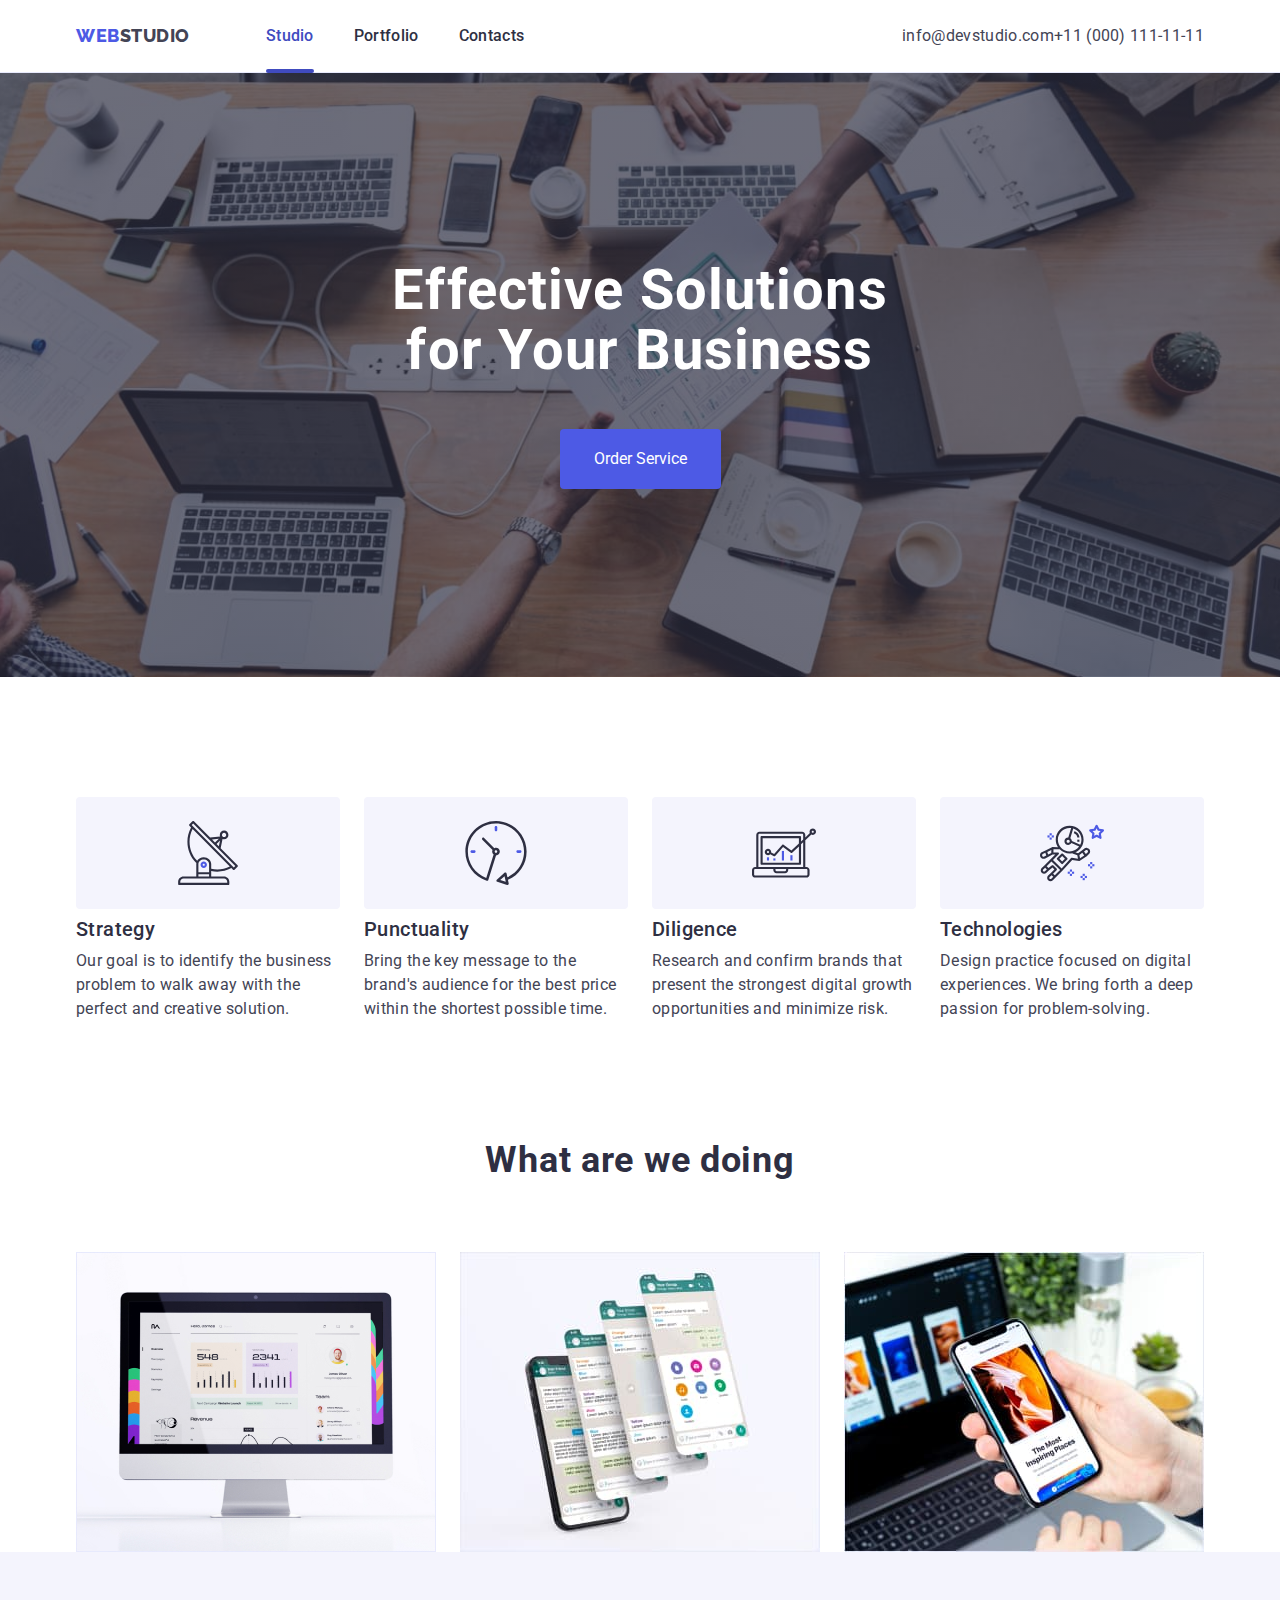
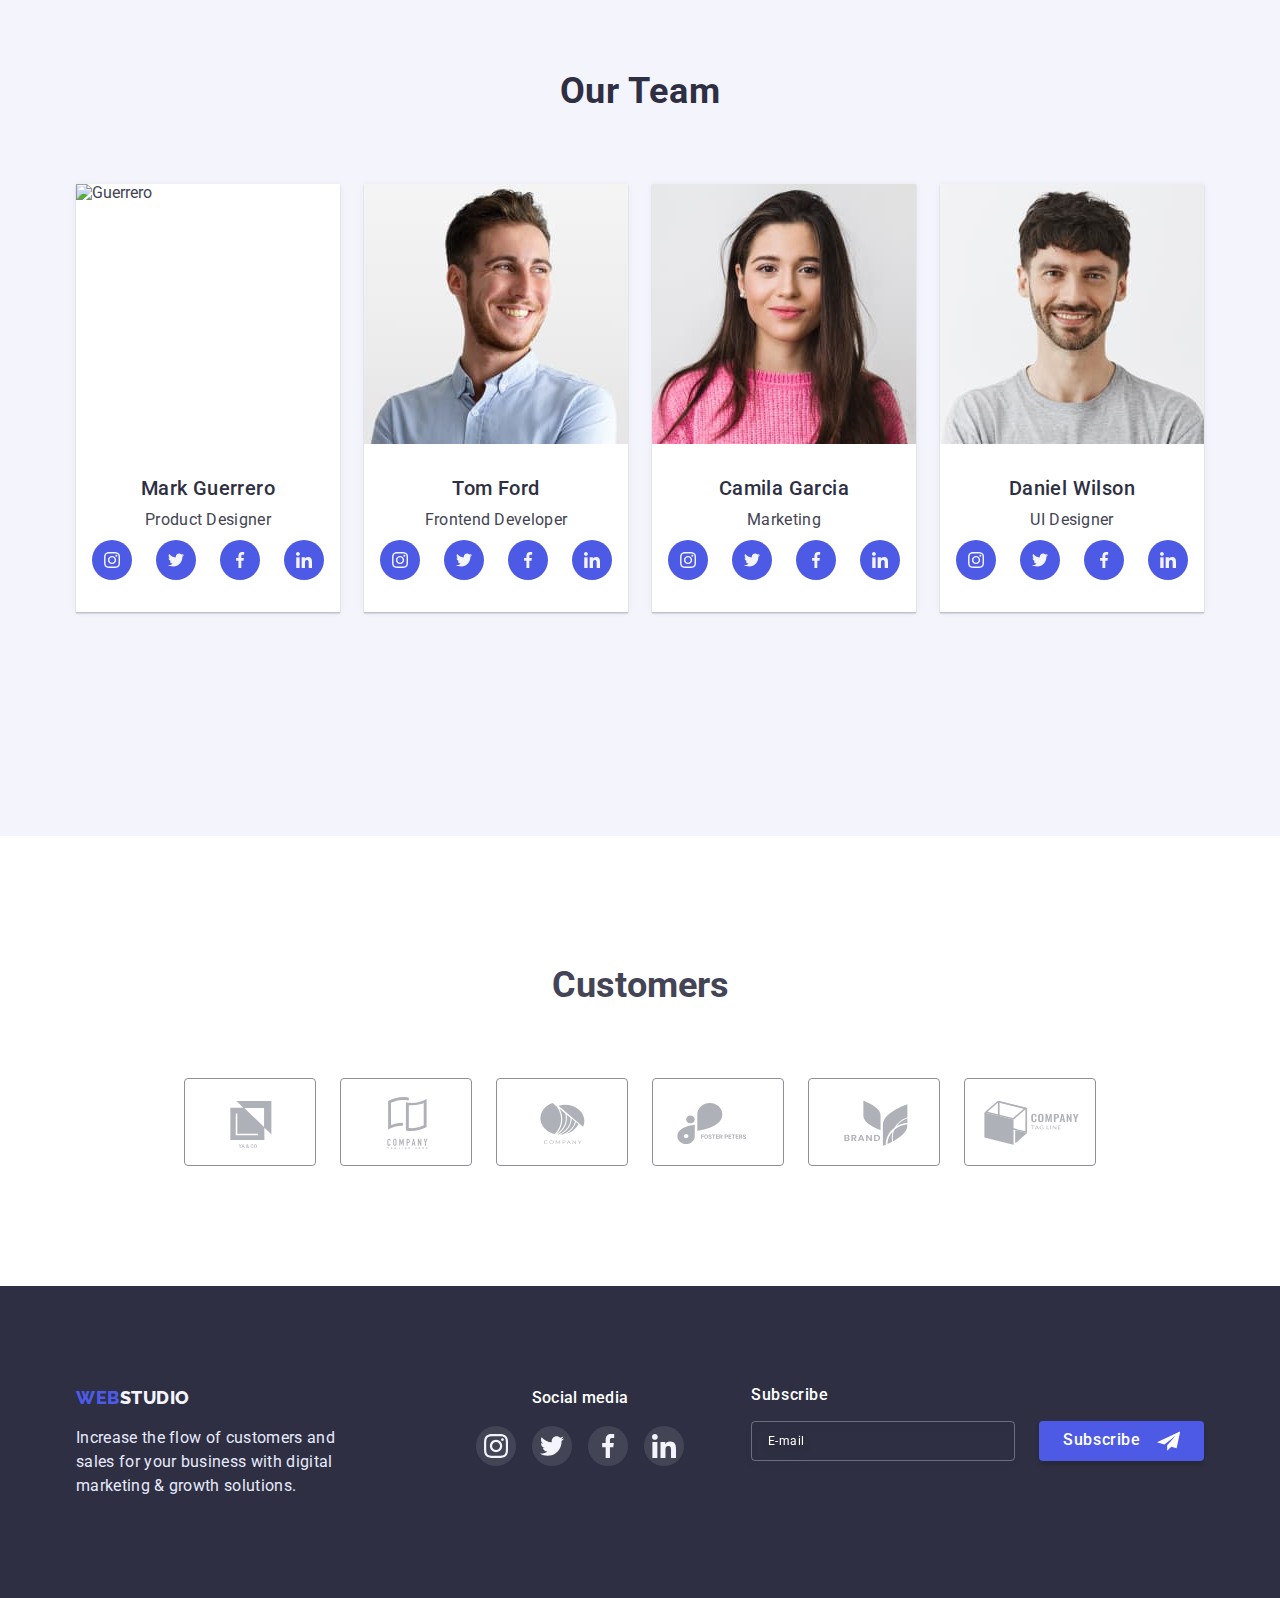
==== commit a5f71a2b: "7-10" ====
--- a/index.html
+++ b/index.html
@@ -234,11 +234,15 @@
           <ul class="doing-list-list">
             <li class="doing-item">
               <img
+                srcset="./images/monitor.jpg 1x,
+                ./images/monitor-2x.jpg 2x,"
+                class="doing-image" 
                 src="./images/monitor.jpg"
                 alt="monitor"
                 width="360"
                 height="300"
               />
+            </li>
             </li>
             <li class="doing-item">
               <img
--- a/styles/styles.css
+++ b/styles/styles.css
@@ -172,7 +172,7 @@
 .mob-menu {
   padding: 20px;
   width: 100%;
-  height: 100vh;
+  height: 100%;
   position: fixed;
   z-index: 1;
   top: 0;
@@ -426,10 +426,6 @@
   align-items: center;
 }
 
-.container-mini.container-sm {
-  padding-left: 28px;
-  padding-right: 28px;
-}
 .main-team-item {
   background: #ffffff;
   box-shadow: 0px 1px 6px rgba(46, 47, 66, 0.08),
@@ -811,6 +807,7 @@
 /*--------Modal form-------*/
 .modal-form {
   display: flex;
+  text-align: left;
   flex-direction: column;
 }
 .modal-title {
--- a/styles/mobile.css
+++ b/styles/mobile.css
@@ -58,7 +58,7 @@
   margin-bottom: 48px;
 }
 .mob-soc-list {
-  gap: 56px;
+  gap: 36px;
 }
 
 /* ------------Directions--------*/
@@ -74,12 +74,9 @@
 /* ------------Team--------*/
 
 .container-mini.container-sm {
-  padding-left: 82px;
-  padding-right: 82px;
 }
 /*-----Customers section-----*/
 .customers-link {
-  padding: 16px 40px;
 }
 
 /* ------------Footer--------*/
@@ -120,6 +117,6 @@
   text-align: center;
 }
 /* --------Modal------- */
-.modal {
+ї .modal {
   min-width: 392px;
 }
--- a/styles/tablet.css
+++ b/styles/tablet.css
@@ -10,77 +10,79 @@
   }
 
   /* --------------Header------------- */
-  .header {
-    padding-bottom: 9px;
-  }
-  .navigation-link {
-    font-weight: 500;
-    font-size: 16px;
-    line-height: 1.5;
-    letter-spacing: 0.02em;
-    color: #2e2f42;
-
-    transition: color 250ms cubic-bezier(0.4, 0, 0.2, 1);
-  }
-  .address-mail:focus,
-  .address-mail:hover,
-  .address-tell:hover,
-  .address-tell:focus {
-    color: #404bbf;
-  }
-  .address {
-    margin-left: auto;
-  }
-  .address-list {
-    flex-direction: column;
-    justify-content: right;
-  }
-
-  .navigation-list,
-  .address {
-    display: block;
-  }
-  .address-item > a {
-    font-style: normal;
-    font-weight: 400;
-    font-size: 12px;
-    line-height: 1.33px;
-    letter-spacing: 0.04em;
-    color: #434455;
-
-    transition: color 250ms cubic-bezier(0.4, 0, 0.2, 1);
-  }
-  .navigation-link:focus,
-  .navigation-link:hover {
-    color: #404bbf;
-  }
-  .current {
-    color: #404bbf;
-    position: relative;
-  }
-  .current::after {
-    position: absolute;
-    left: 0;
-    bottom: -26px;
-    content: "";
-    width: 100%;
-    height: 4px;
-    background-color: #404bbf;
-    border-radius: 2px;
-  }
-  .menu-btn {
-    display: none;
-  }
-  .mob-menu {
-    display: none;
-  }
-  .navigation-list {
-    display: flex;
-    gap: 40px;
-  }
-  .navigation {
-    display: flex;
-    align-items: center;
+  @media screen and (min-width: 768px) {
+    .header {
+      padding-bottom: 9px;
+    }
+    .navigation-link {
+      font-weight: 500;
+      font-size: 16px;
+      line-height: 1.5;
+      letter-spacing: 0.02em;
+      color: #2e2f42;
+
+      transition: color 250ms cubic-bezier(0.4, 0, 0.2, 1);
+    }
+    .address-mail:focus,
+    .address-mail:hover,
+    .address-tell:hover,
+    .address-tell:focus {
+      color: #404bbf;
+    }
+    .address {
+      margin-left: auto;
+    }
+    .address-list {
+      justify-content: right;
+      flex-direction: column;
+    }
+
+    .navigation-list,
+    .address {
+      display: block;
+    }
+    .address-item > a {
+      font-style: normal;
+      font-weight: 400;
+      font-size: 12px;
+      line-height: 1.33px;
+      letter-spacing: 0.04em;
+      color: #434455;
+
+      transition: color 250ms cubic-bezier(0.4, 0, 0.2, 1);
+    }
+    .navigation-link:focus,
+    .navigation-link:hover {
+      color: #404bbf;
+    }
+    .current {
+      color: #404bbf;
+      position: relative;
+    }
+    .current::after {
+      position: absolute;
+      left: 0;
+      bottom: -26px;
+      content: "";
+      width: 100%;
+      height: 4px;
+      background-color: #404bbf;
+      border-radius: 2px;
+    }
+    .menu-btn {
+      display: none;
+    }
+    .mob-menu {
+      display: none;
+    }
+    .navigation-list {
+      display: flex;
+      gap: 40px;
+    }
+    .navigation {
+      display: flex;
+      align-items: center;
+    }
   }
 
   /*----------Hero------------------*/
@@ -143,6 +145,10 @@
       0px 1px 1px rgba(46, 47, 66, 0.16), 0px 2px 1px rgba(46, 47, 66, 0.08);
   }
   /* ------------Custumers------------*/
+  .customers {
+    padding-top: 96px;
+    padding-bottom: 96px;
+  }
   .container.container-desktop-mini {
     padding-left: 108px;
     padding-right: 108px;
@@ -157,6 +163,7 @@
   }
 
   /* ------------Footer--------*/
+
   .footer-container1 {
     align-items: start;
   }
--- a/styles/desktop.css
+++ b/styles/desktop.css
@@ -66,6 +66,10 @@
 }
 /* ------------Directions--------*/
 @media screen and (min-width: 1200px) {
+  .directions {
+    padding-top: 120px;
+    padding-bottom: 120px;
+  }
   .directions-item {
     width: 100%;
   }
@@ -74,9 +78,10 @@
   }
 
   .directions-link {
-    display: block;
+    display: flex;
     background-color: var(--background-button);
-    padding: 24px 100px;
+    justify-content: center;
+    align-items: center;
     margin-bottom: 8px;
   }
 
@@ -84,10 +89,14 @@
     font-size: 20px;
     font-weight: 500;
     line-height: 1.2;
+    margin-bottom: 8px;
   }
 
   .directions-item-text {
     font-weight: 400;
+  }
+  .directions-item {
+    width: calc((100% - 72px) / 4);
   }
 }
 /*-----------Doing------------- */
@@ -95,10 +104,6 @@
   .doing {
     display: block;
   }
-  .doing {
-    padding-bottom: 120px;
-  }
-
   .doing-list-list {
     display: flex;
     flex-wrap: wrap;
@@ -109,17 +114,23 @@
   }
 
   /* ------------Team--------*/
-  .team-list {
-    justify-content: center;
-    gap: 24px;
-    flex-direction: row;
-    align-items: center;
-  }
-  .main-team-item {
-    width: calc((100% - 72px) / 4);
-    background: #ffffff;
-    box-shadow: 0px 1px 6px rgba(46, 47, 66, 0.08),
-      0px 1px 1px rgba(46, 47, 66, 0.16), 0px 2px 1px rgba(46, 47, 66, 0.08);
+  @media screen and (min-width: 1200px) {
+    .team {
+      padding-top: 120px;
+      padding-bottom: 120px;
+    }
+    .team-list {
+      justify-content: center;
+      gap: 24px;
+      flex-direction: row;
+      align-items: center;
+    }
+    .main-team-item {
+      width: calc((100% - 72px) / 4);
+      background: #ffffff;
+      box-shadow: 0px 1px 6px rgba(46, 47, 66, 0.08),
+        0px 1px 1px rgba(46, 47, 66, 0.16), 0px 2px 1px rgba(46, 47, 66, 0.08);
+    }
   }
   /*-----Customers section-----*/
   .customers {
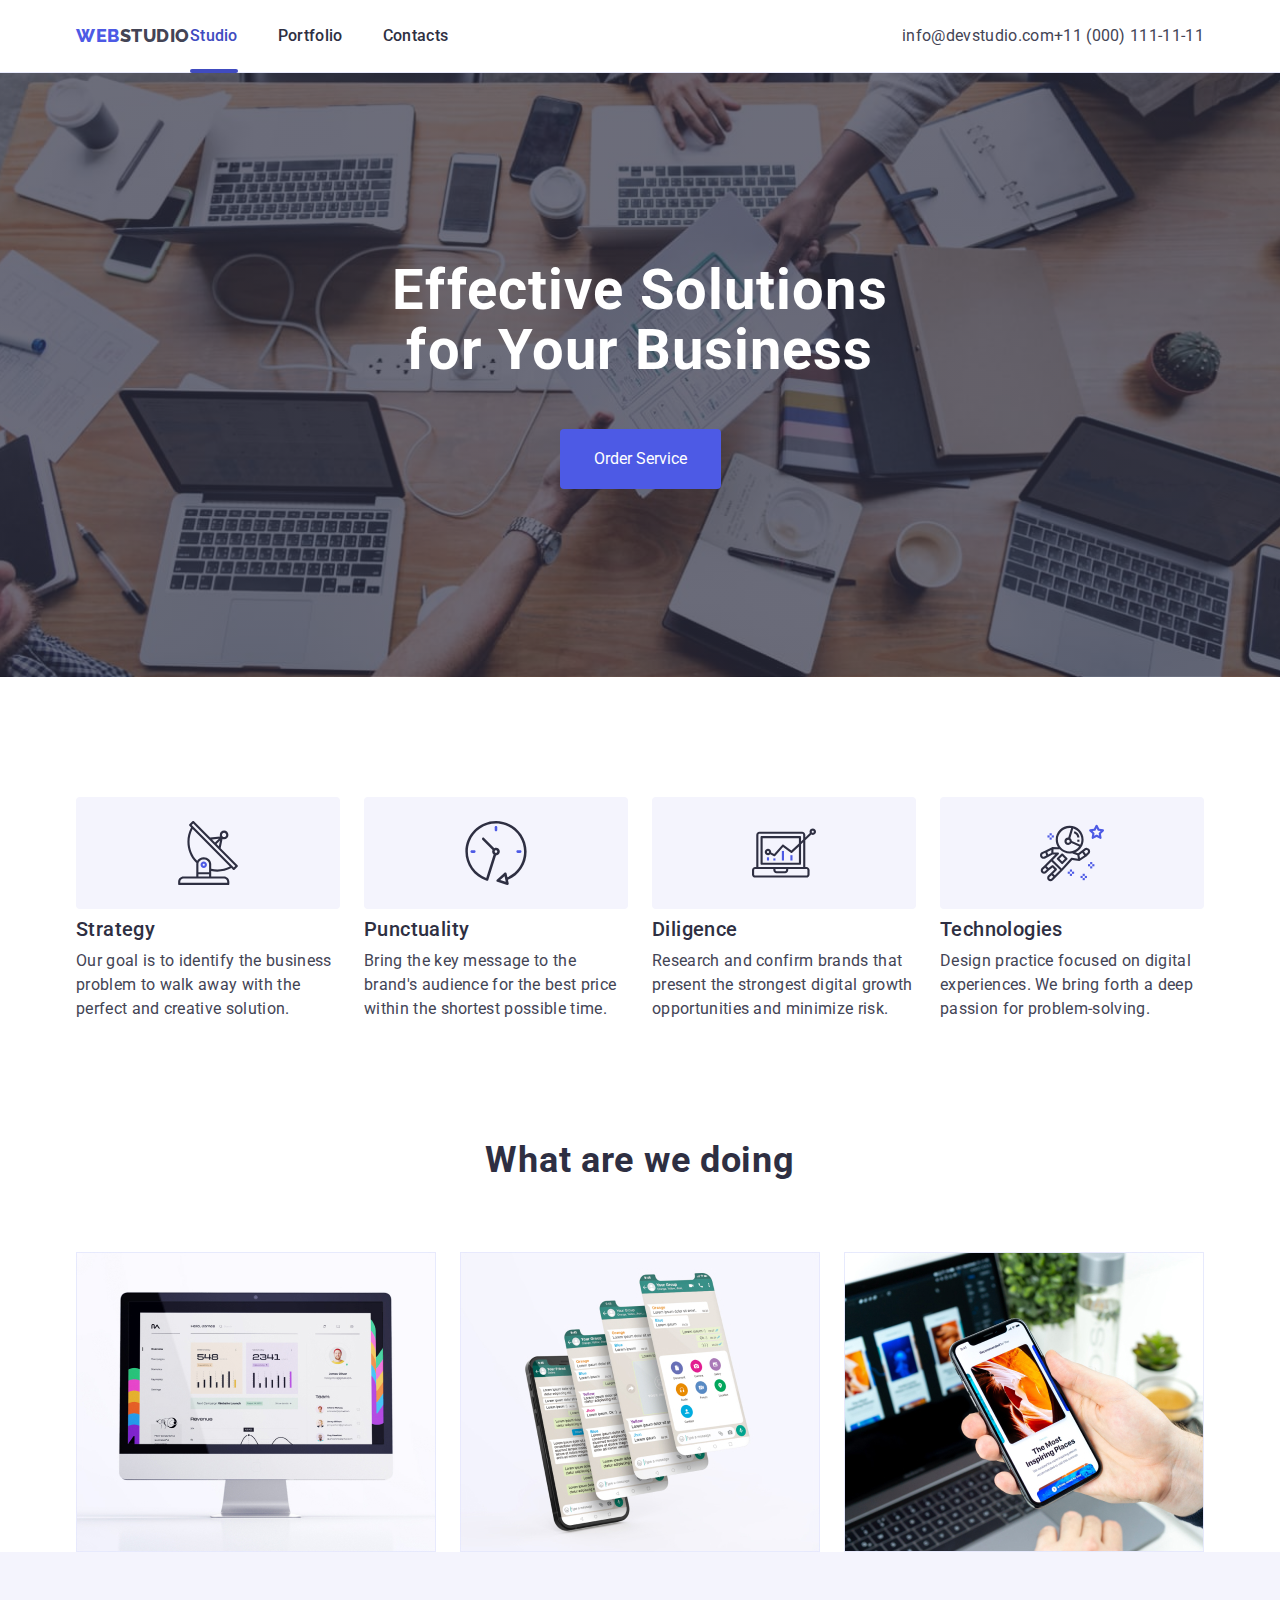
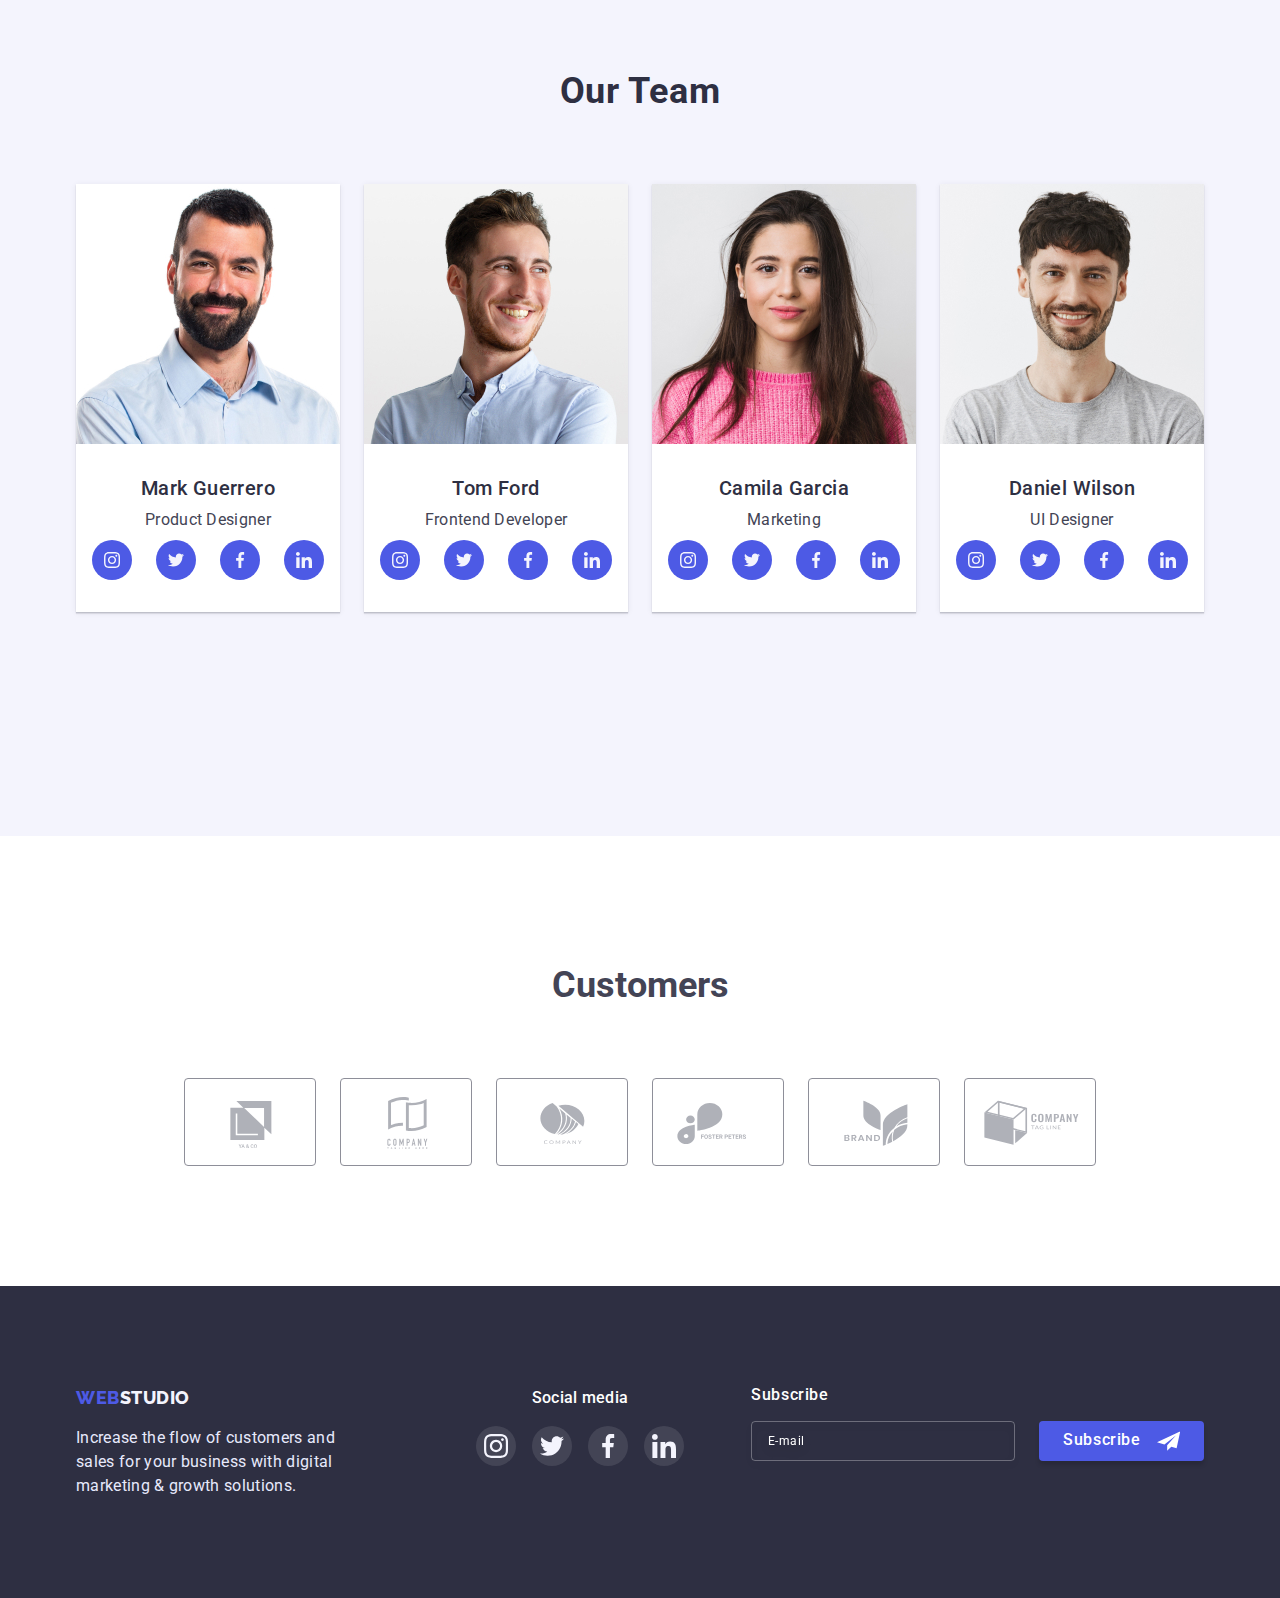
==== commit a5cefb8b: "7-11" ====
--- a/index.html
+++ b/index.html
@@ -246,6 +246,9 @@
             </li>
             <li class="doing-item">
               <img
+                srcset="./images/smartphone.jpg 1x,
+                ./images/smartphone-2x.jpg 2x,"
+                class="doing-image" 
                 src="./images/smartphone.jpg"
                 alt="smartphone"
                 width="360"
@@ -254,6 +257,9 @@
             </li>
             <li class="doing-item">
               <img
+                srcset="./images/laptop.jpg 1x,
+                ./images/laptop-2x.jpg 2x,"
+                class="doing-image" 
                 src="./images/laptop.jpg"
                 alt="laptop"
                 width="360"
@@ -269,7 +275,9 @@
           <ul class="team-list list">
             <li class="main-team-item">
               <img
-                src="./images/Guerrero.jpg"
+              class="team-photo"
+                srcset="./images/Guerrero.jpg 1x,
+                     ./images/Guerrero-2x.jpg 2x"
                 alt="Guerrero"
                 width="264"
                 height="260"
@@ -312,7 +320,9 @@
             </li>
             <li class="main-team-item">
               <img
-                src="./images/Ford.jpg"
+              class="team-photo"
+                srcset="./images/Ford.jpg 1x,
+                     ./images/Ford-2x.jpg 2x"
                 alt="Ford"
                 width="264"
                 height="260"
@@ -355,7 +365,9 @@
 
             <li class="main-team-item">
               <img
-                src="./images/Garcia.jpg"
+              class="team-photo"
+                srcset="./images/Garcia.jpg 1x,
+                     ./images/Garcia-2x.jpg 2x"
                 alt="Garcia"
                 width="264"
                 height="260"
@@ -397,7 +409,9 @@
             </li>
             <li class="main-team-item">
               <img
-                src="./images/Wilson.jpg"
+              class="team-photo"
+                srcset="./images/Wilson.jpg 1x,
+                     ./images/Wilson-2x.jpg 2x"
                 alt="Wilson"
                 width="264"
                 height="260"
--- a/styles/styles.css
+++ b/styles/styles.css
@@ -121,6 +121,7 @@
 address {
   font-style: normal;
 }
+
 /*------Header-------*/
 .header {
   padding-top: 24px;
@@ -140,7 +141,6 @@
   letter-spacing: 0.03em;
   text-transform: uppercase;
   color: var(--accent-color);
-  margin-right: 76px;
 }
 .logo-S {
   color: var(--primary-text-color);
@@ -688,7 +688,7 @@
   margin-bottom: 16px;
 }
 .signup-input {
-  width: 264px;
+  width: 100%;
   height: 40px;
   padding: 8px 16px;
   font-size: 12px;
--- a/styles/mobile.css
+++ b/styles/mobile.css
@@ -96,7 +96,6 @@
   text-align: left;
 }
 .signup-input {
-  min-width: 398px;
 }
 .signup-button {
   align-items: center;
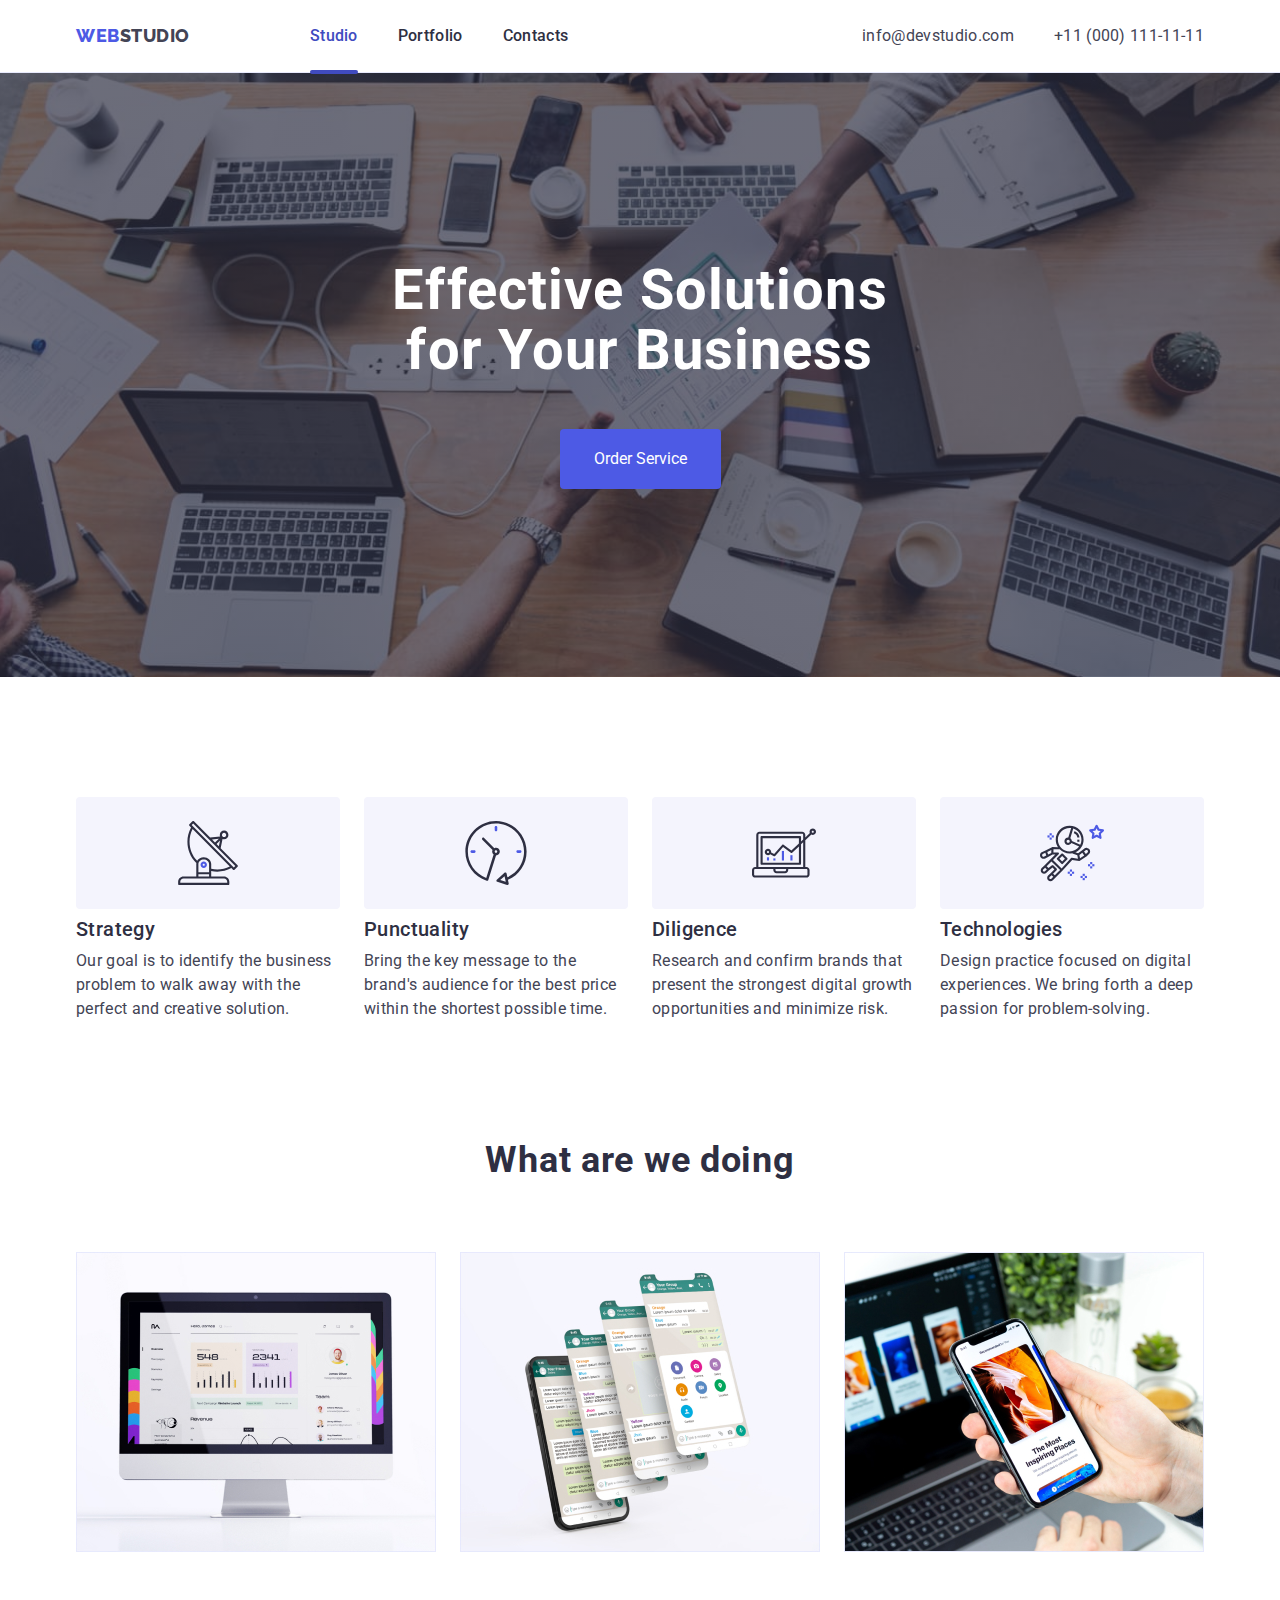
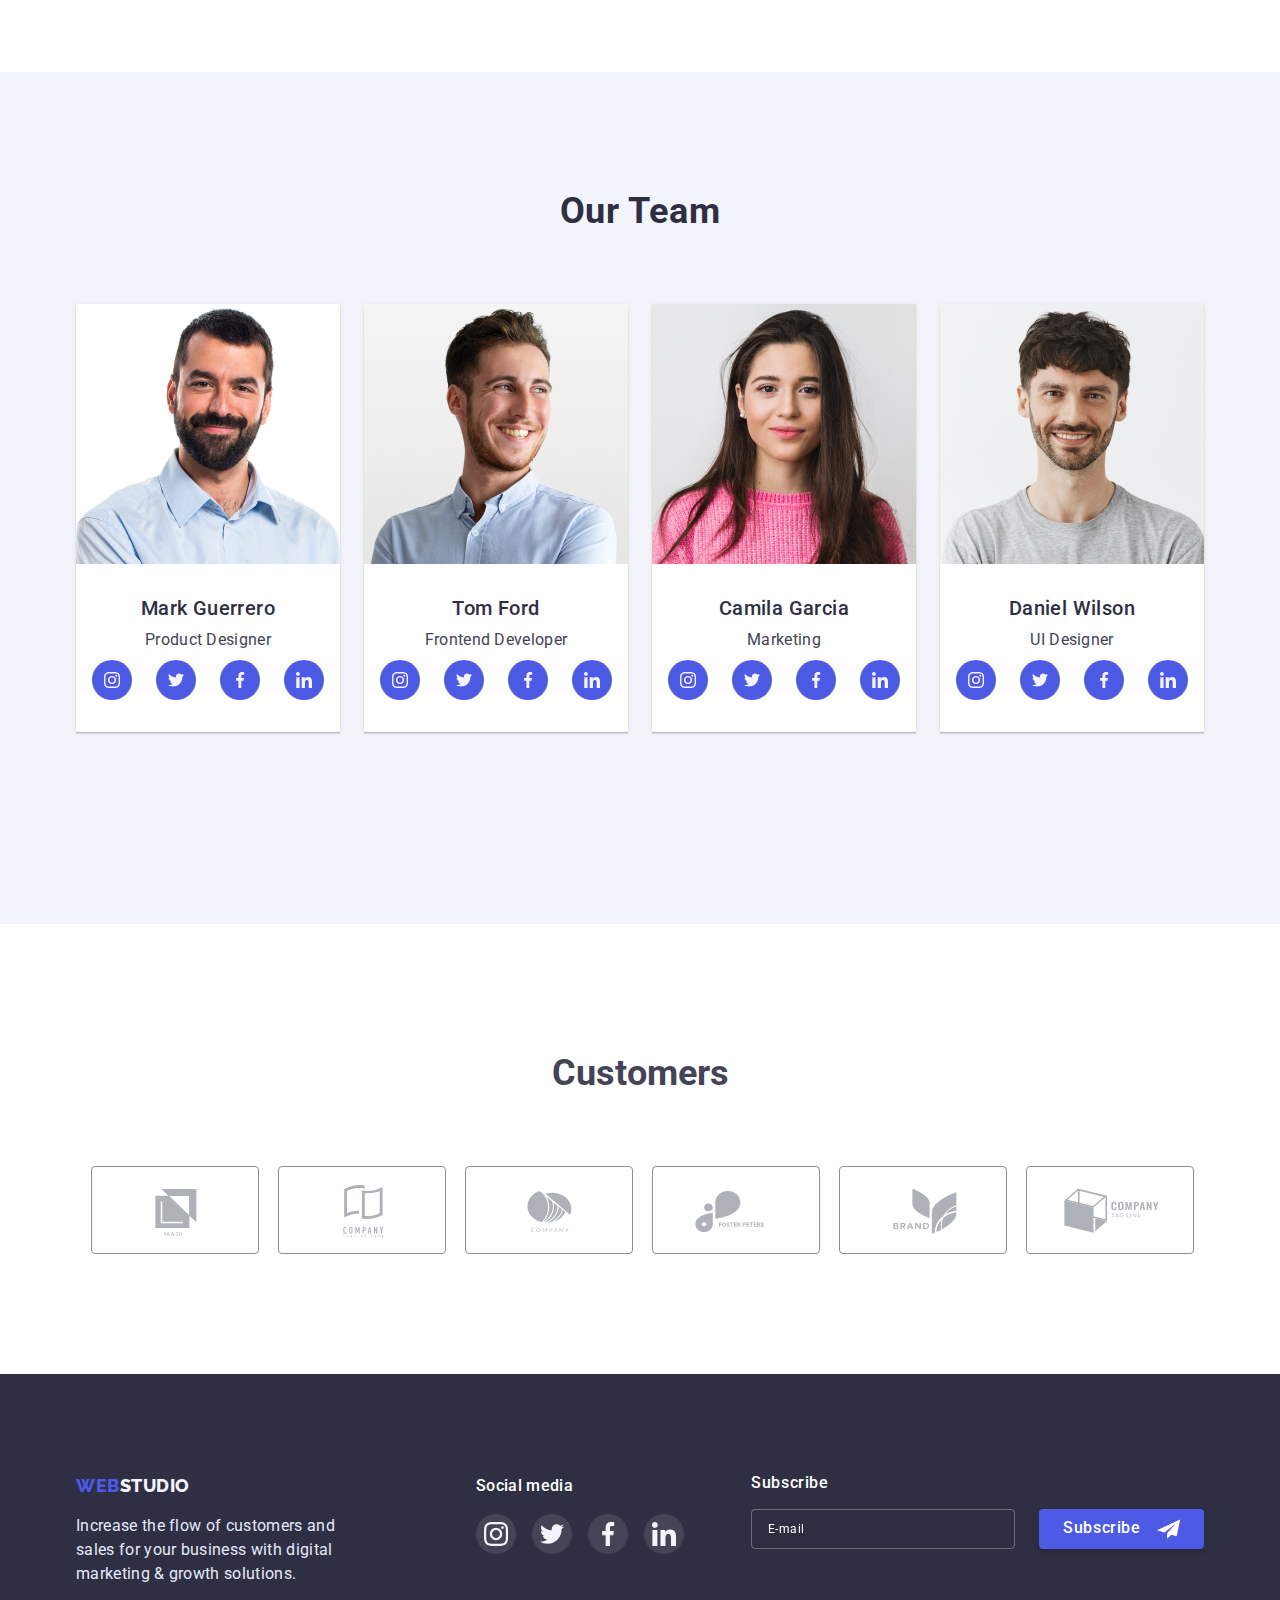
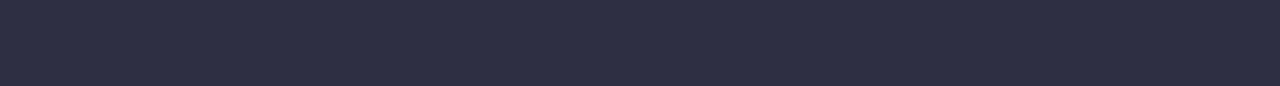
==== commit 369e72da: "7.11" ====
--- a/index.html
+++ b/index.html
@@ -234,8 +234,7 @@
           <ul class="doing-list-list">
             <li class="doing-item">
               <img
-                srcset="./images/monitor.jpg 1x,
-                ./images/monitor-2x.jpg 2x,"
+                srcset="./images/monitor.jpg 1x, ./images/monitor-2x.jpg 2x,"
                 class="doing-image" 
                 src="./images/monitor.jpg"
                 alt="monitor"
@@ -246,8 +245,7 @@
             </li>
             <li class="doing-item">
               <img
-                srcset="./images/smartphone.jpg 1x,
-                ./images/smartphone-2x.jpg 2x,"
+                srcset="./images/smartphone.jpg 1x, ./images/smartphone-2x.jpg 2x,"
                 class="doing-image" 
                 src="./images/smartphone.jpg"
                 alt="smartphone"
@@ -257,8 +255,7 @@
             </li>
             <li class="doing-item">
               <img
-                srcset="./images/laptop.jpg 1x,
-                ./images/laptop-2x.jpg 2x,"
+                srcset="./images/laptop.jpg 1x, ./images/laptop-2x.jpg 2x,"
                 class="doing-image" 
                 src="./images/laptop.jpg"
                 alt="laptop"
@@ -276,8 +273,7 @@
             <li class="main-team-item">
               <img
               class="team-photo"
-                srcset="./images/Guerrero.jpg 1x,
-                     ./images/Guerrero-2x.jpg 2x"
+                srcset="./images/Guerrero.jpg 1x, ./images/Guerrero-2x.jpg 2x"
                 alt="Guerrero"
                 width="264"
                 height="260"
@@ -321,8 +317,7 @@
             <li class="main-team-item">
               <img
               class="team-photo"
-                srcset="./images/Ford.jpg 1x,
-                     ./images/Ford-2x.jpg 2x"
+                srcset="./images/Ford.jpg 1x, ./images/Ford-2x.jpg 2x"
                 alt="Ford"
                 width="264"
                 height="260"
@@ -366,8 +361,7 @@
             <li class="main-team-item">
               <img
               class="team-photo"
-                srcset="./images/Garcia.jpg 1x,
-                     ./images/Garcia-2x.jpg 2x"
+                srcset="./images/Garcia.jpg 1x, ./images/Garcia-2x.jpg 2x"
                 alt="Garcia"
                 width="264"
                 height="260"
@@ -410,8 +404,7 @@
             <li class="main-team-item">
               <img
               class="team-photo"
-                srcset="./images/Wilson.jpg 1x,
-                     ./images/Wilson-2x.jpg 2x"
+                srcset="./images/Wilson.jpg 1x, ./images/Wilson-2x.jpg 2x"
                 alt="Wilson"
                 width="264"
                 height="260"
--- a/styles/styles.css
+++ b/styles/styles.css
@@ -63,7 +63,7 @@
   font-weight: 500;
   font-size: 20px;
   line-height: 1.2;
-  margin-bottom: 8px;
+  /* --margin-bottom: 8px;--*/
   color: #2e2f42;
 }
 
@@ -94,7 +94,7 @@
   line-height: 1.5em;
   letter-spacing: 0.02em;
   color: var(--subtitle-text-color);
-  margin-bottom: 8px;
+  /* ---margin-bottom: 8px;--*/
 }
 
 .section-text {
@@ -124,13 +124,11 @@
 
 /*------Header-------*/
 .header {
-  padding-top: 24px;
-  padding-bottom: 24px;
   border-bottom: 1px solid #e7e9fc;
 }
 .header-container {
   display: flex;
-  align-items: flex-start;
+  align-items: center;
 }
 
 .logo {
@@ -303,7 +301,7 @@
 }
 .hero-title {
   margin: 0 auto;
-  margin-bottom: 48px;
+  margin-bottom: 0px;
   font-size: 36px;
   font-weight: 700;
   line-height: 1.11em;
@@ -318,7 +316,7 @@
   padding: 16px 32px;
   background: var(--accent-color);
   color: var(--primary-white-color);
-  margin-top: 48px;
+  margin-top: 0px;
   margin-left: auto;
   margin-right: auto;
   border-radius: 4px;
@@ -359,7 +357,6 @@
 }
 
 .directions-subtitle {
-  font-family: "Roboto";
   font-size: 36px;
   text-align: center;
   font-weight: 700;
@@ -386,7 +383,7 @@
 .team {
   background-color: #f4f4fd;
   padding-top: 96px;
-  padding-bottom: 128px;
+  padding-bottom: 96px;
   margin: 0 auto;
 }
 .team-text {
@@ -421,7 +418,7 @@
 .team-list {
   display: flex;
   justify-content: center;
-  gap: 24px;
+  gap: 72px;
   flex-direction: column;
   align-items: center;
 }
@@ -486,7 +483,7 @@
 
 .customers-item {
   width: calc((100% - 16px) / 2);
-  max-width: 190px;
+  max-width: 168px;
   height: 88px;
 }
 
@@ -805,6 +802,10 @@
   fill: currentColor;
 }
 /*--------Modal form-------*/
+.modal {
+  width: 90%;
+}
+
 .modal-form {
   display: flex;
   text-align: left;
--- a/styles/mobile.css
+++ b/styles/mobile.css
@@ -15,7 +15,16 @@
     margin-bottom: 72px;
   }
 }
-
+/*------Header-------*/
+@media screen and (min-width: 320px) {
+  .header {
+    padding-top: 24px;
+    padding-bottom: 24px;
+  }
+  /*-.container.header-container {
+    width: 428px;
+  }--*/
+}
 /*-------------Hero---------------*/
 .hero {
   background-image: var(--rgba), url(../images/hero-bg-mob.jpg);
@@ -46,19 +55,16 @@
   font-size: 36px;
 }
 .navigation-mob-item {
-  margin-bottom: 40px;
 }
 .address-mob-tell {
-  font-size: 36px;
+  font-size: 24px;
 }
 .address-mob-item:not(:last-child) {
-  margin-bottom: 40px;
 }
 .address-mob-list {
-  margin-bottom: 48px;
 }
 .mob-soc-list {
-  gap: 36px;
+  gap: 30px;
 }
 
 /* ------------Directions--------*/
@@ -72,9 +78,13 @@
   }
 }
 /* ------------Team--------*/
+@media screen and (min-width: 480px) {
+  .team {
+    padding-top: 96px;
+    padding-bottom: 96px;
+  }
+}
 
-.container-mini.container-sm {
-}
 /*-----Customers section-----*/
 .customers-link {
 }
@@ -95,8 +105,11 @@
 .footer-container1 {
   text-align: left;
 }
+
 .signup-input {
+  min-width: 264px;
 }
+
 .signup-button {
   align-items: center;
 }
@@ -116,6 +129,6 @@
   text-align: center;
 }
 /* --------Modal------- */
-ї .modal {
-  min-width: 392px;
+.modal {
+  max-width: 428px;
 }
--- a/styles/tablet.css
+++ b/styles/tablet.css
@@ -12,9 +12,10 @@
   /* --------------Header------------- */
   @media screen and (min-width: 768px) {
     .header {
-      padding-bottom: 9px;
     }
     .navigation-link {
+      display: block;
+      /* --- padding: 16px 0;--- */
       font-weight: 500;
       font-size: 16px;
       line-height: 1.5;
@@ -62,7 +63,7 @@
     .current::after {
       position: absolute;
       left: 0;
-      bottom: -26px;
+      bottom: -31px;
       content: "";
       width: 100%;
       height: 4px;
@@ -83,6 +84,12 @@
       display: flex;
       align-items: center;
     }
+    .address-mail.link {
+      padding-bottom: 6px;
+    }
+    .logo {
+      padding-right: 120px;
+    }
   }
 
   /*----------Hero------------------*/
@@ -96,18 +103,20 @@
       background-image: var(--rgba), url(../images/hero-bg-tablet-2x.jpg);
     }
   }
-  .hero-content {
-    max-width: 100%;
-  }
-  .hero-title {
-    font-size: 56px;
-    font-weight: 700;
-    line-height: 1.07;
-    max-width: 500px;
-    margin-bottom: 40px;
-  }
-  .hero-button {
-    margin-top: 40px;
+  @media screen and (min-width: 768px) {
+    .hero-content {
+      max-width: 100%;
+    }
+    .hero-title {
+      font-size: 56px;
+      font-weight: 700;
+      line-height: 1.07;
+      max-width: 500px;
+      margin-bottom: 40px;
+    }
+    .hero-button {
+      margin-top: 0px;
+    }
   }
   /* ------------Directions--------*/
   @media screen and (min-width: 768px) {
@@ -127,22 +136,27 @@
   }
 
   /* ------------Team--------*/
-
-  .team-list {
-    display: flex;
-    justify-content: center;
-    column-gap: 24px;
-    row-gap: 72px;
-    flex-direction: row;
-    flex-wrap: wrap;
-    align-items: center;
-    padding: 0px 0px 32px;
-  }
-  .main-team-item {
-    width: calc((100% - 48px) / 2);
-    background: #ffffff;
-    box-shadow: 0px 1px 6px rgba(46, 47, 66, 0.08),
-      0px 1px 1px rgba(46, 47, 66, 0.16), 0px 2px 1px rgba(46, 47, 66, 0.08);
+  @media screen and (min-width: 768px) {
+    .team {
+      padding-top: 96px;
+      padding-bottom: 104px;
+    }
+    .team-list {
+      display: flex;
+      justify-content: center;
+      column-gap: 24px;
+      row-gap: 4px;
+      flex-direction: row;
+      flex-wrap: wrap;
+      align-items: center;
+      padding: 0px 0px 0px;
+    }
+    .main-team-item {
+      width: calc((100% - 48px) / 2);
+      background: #ffffff;
+      box-shadow: 0px 1px 6px rgba(46, 47, 66, 0.08),
+        0px 1px 1px rgba(46, 47, 66, 0.16), 0px 2px 1px rgba(46, 47, 66, 0.08);
+    }
   }
   /* ------------Custumers------------*/
   .customers {
@@ -150,8 +164,6 @@
     padding-bottom: 96px;
   }
   .container.container-desktop-mini {
-    padding-left: 108px;
-    padding-right: 108px;
   }
   .customers-link {
   }
@@ -170,6 +182,7 @@
   .footer-social {
     align-items: start;
   }
+
   .footer-subscription-field {
     justify-content: start;
   }
@@ -179,6 +192,9 @@
     flex-wrap: nowrap;
     align-items: left;
   }
+  .footer-social-media {
+    text-align: left;
+  }
   .signup-input {
     min-width: 264px;
   }
@@ -186,12 +202,13 @@
     text-align: left;
   }
   .footer-column {
-    max-width: 552px;
+    max-width: 584px;
     row-gap: 72px;
     align-items: start;
     justify-content: left;
     flex-direction: row;
     flex-wrap: wrap;
+    padding: 0 15px;
   }
   /* ------------Modal------------ */
   .modal {
--- a/styles/desktop.css
+++ b/styles/desktop.css
@@ -24,23 +24,35 @@
 /* ---------------Header------------- */
 
 .header {
-  padding-bottom: 24px;
+  /* - padding-bottom: 0px;-- */
 }
-
-.address-list {
-  display: flex;
-  flex-direction: row;
-  flex-wrap: wrap;
-}
-.address-item > a {
-  font-style: normal;
-  font-weight: 400;
-  font-size: 16px;
-  line-height: 1.5;
-  letter-spacing: 0.02em;
-}
-.current::after {
-  bottom: -28px;
+@media screen and (min-width: 1200px) {
+  .navigation-list {
+    display: flex;
+    gap: 40px;
+  }
+  .logo {
+  }
+  .address-list {
+    display: flex;
+    flex-direction: row;
+    flex-wrap: wrap;
+  }
+  .address-item > a {
+    font-style: normal;
+    font-weight: 400;
+    font-size: 16px;
+    line-height: 1.5;
+    letter-spacing: 0.02em;
+  }
+  .current::after {
+    bottom: -26px;
+  }
+  .address-tell {
+    margin-left: 40px;
+  }
+  .logo {
+  }
 }
 /*------------Hero------------------*/
 .hero {
@@ -59,7 +71,7 @@
   }
 }
 .hero-title {
-  margin-bottom: 48px;
+  margin-bottom: 0px;
 }
 .hero-button {
   margin-top: 48px;
@@ -89,7 +101,7 @@
     font-size: 20px;
     font-weight: 500;
     line-height: 1.2;
-    margin-bottom: 8px;
+    /* --margin-bottom: 8px;-- */
   }
 
   .directions-item-text {
@@ -103,6 +115,7 @@
 @media screen and (min-width: 1200px) {
   .doing {
     display: block;
+    padding-bottom: 120px;
   }
   .doing-list-list {
     display: flex;
@@ -137,16 +150,23 @@
     padding-top: 130px;
     padding-bottom: 120px;
   }
+  .customers-link {
+    width: 168px;
+    height: 88px;
+  }
 
   .customers-item {
     width: calc((100% - 120px) / 6);
   }
   /* ------------Footer--------*/
   .footer-container1 {
-    margin-right: 120px;
+    padding-right: 120px;
   }
 
   .footer-subscription-field {
     margin-left: auto;
   }
+  .footer-subscription-form {
+    gap: 24px;
+  }
 }
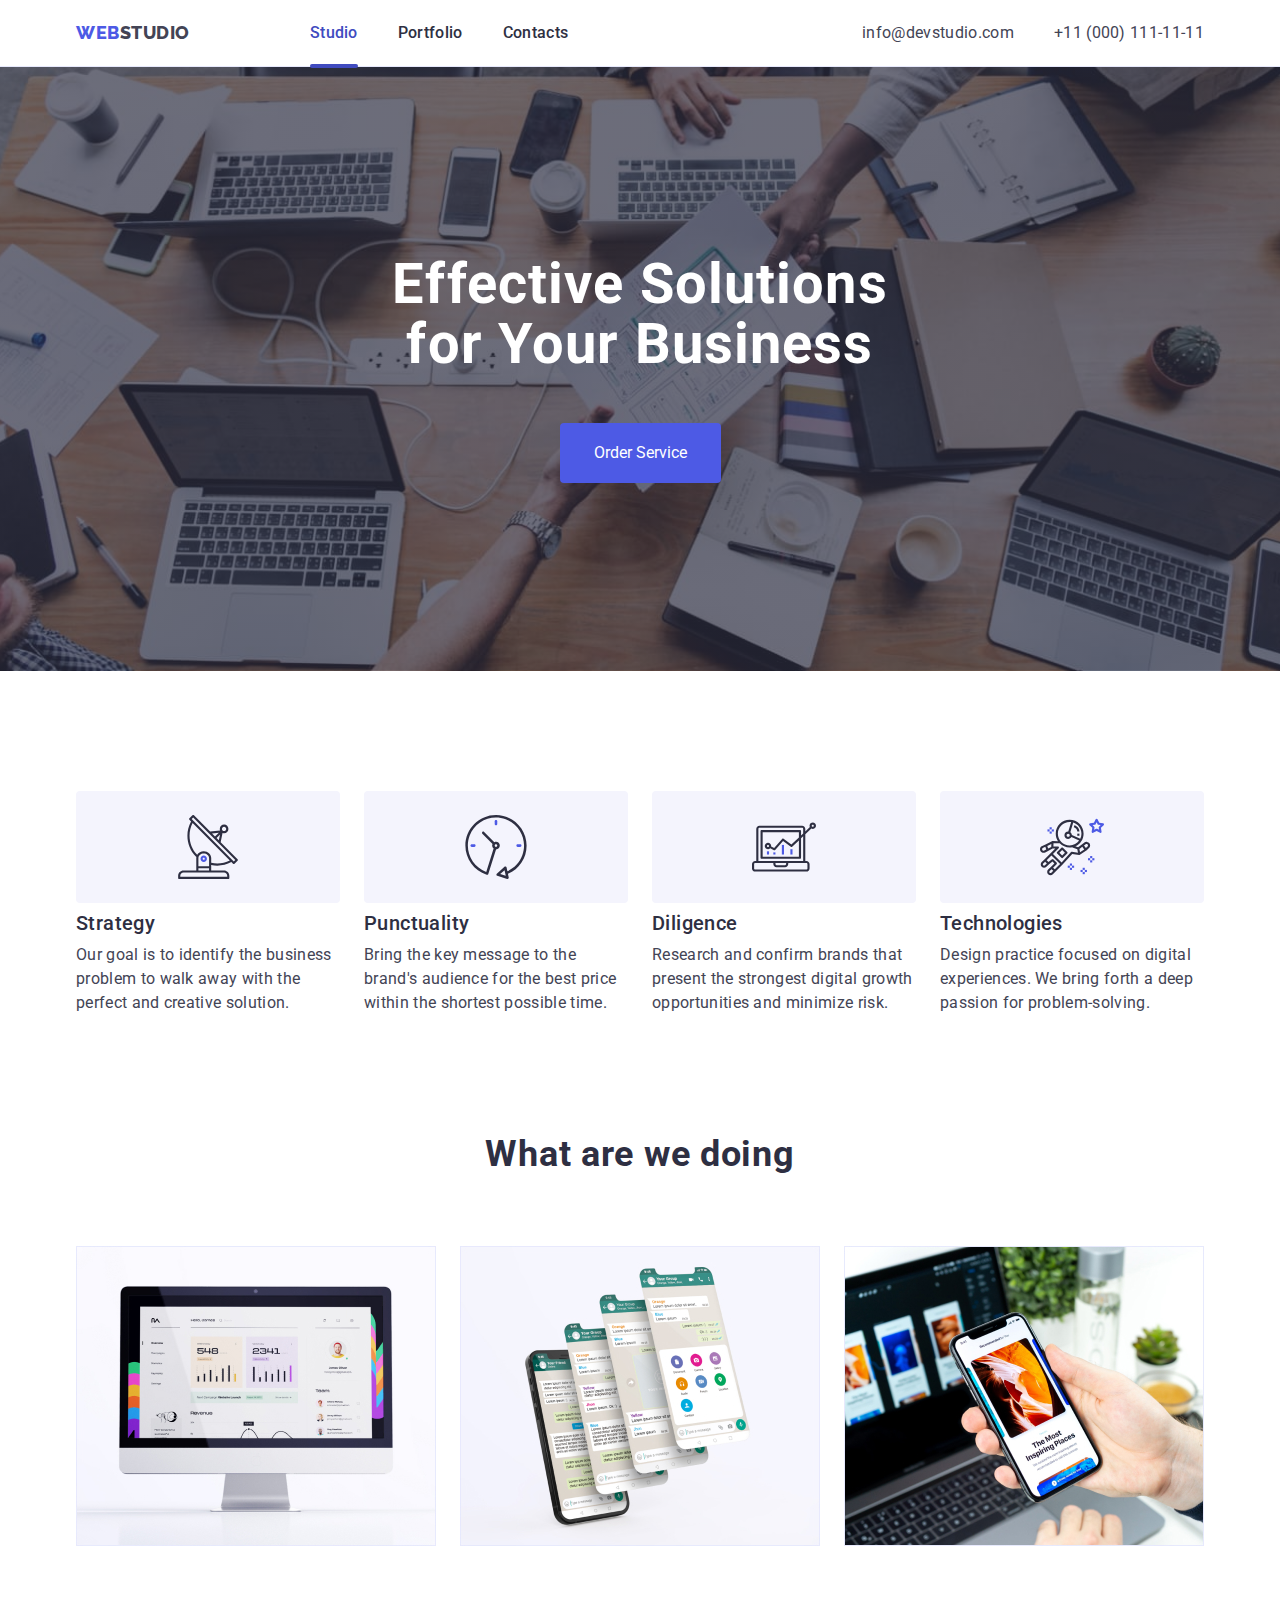
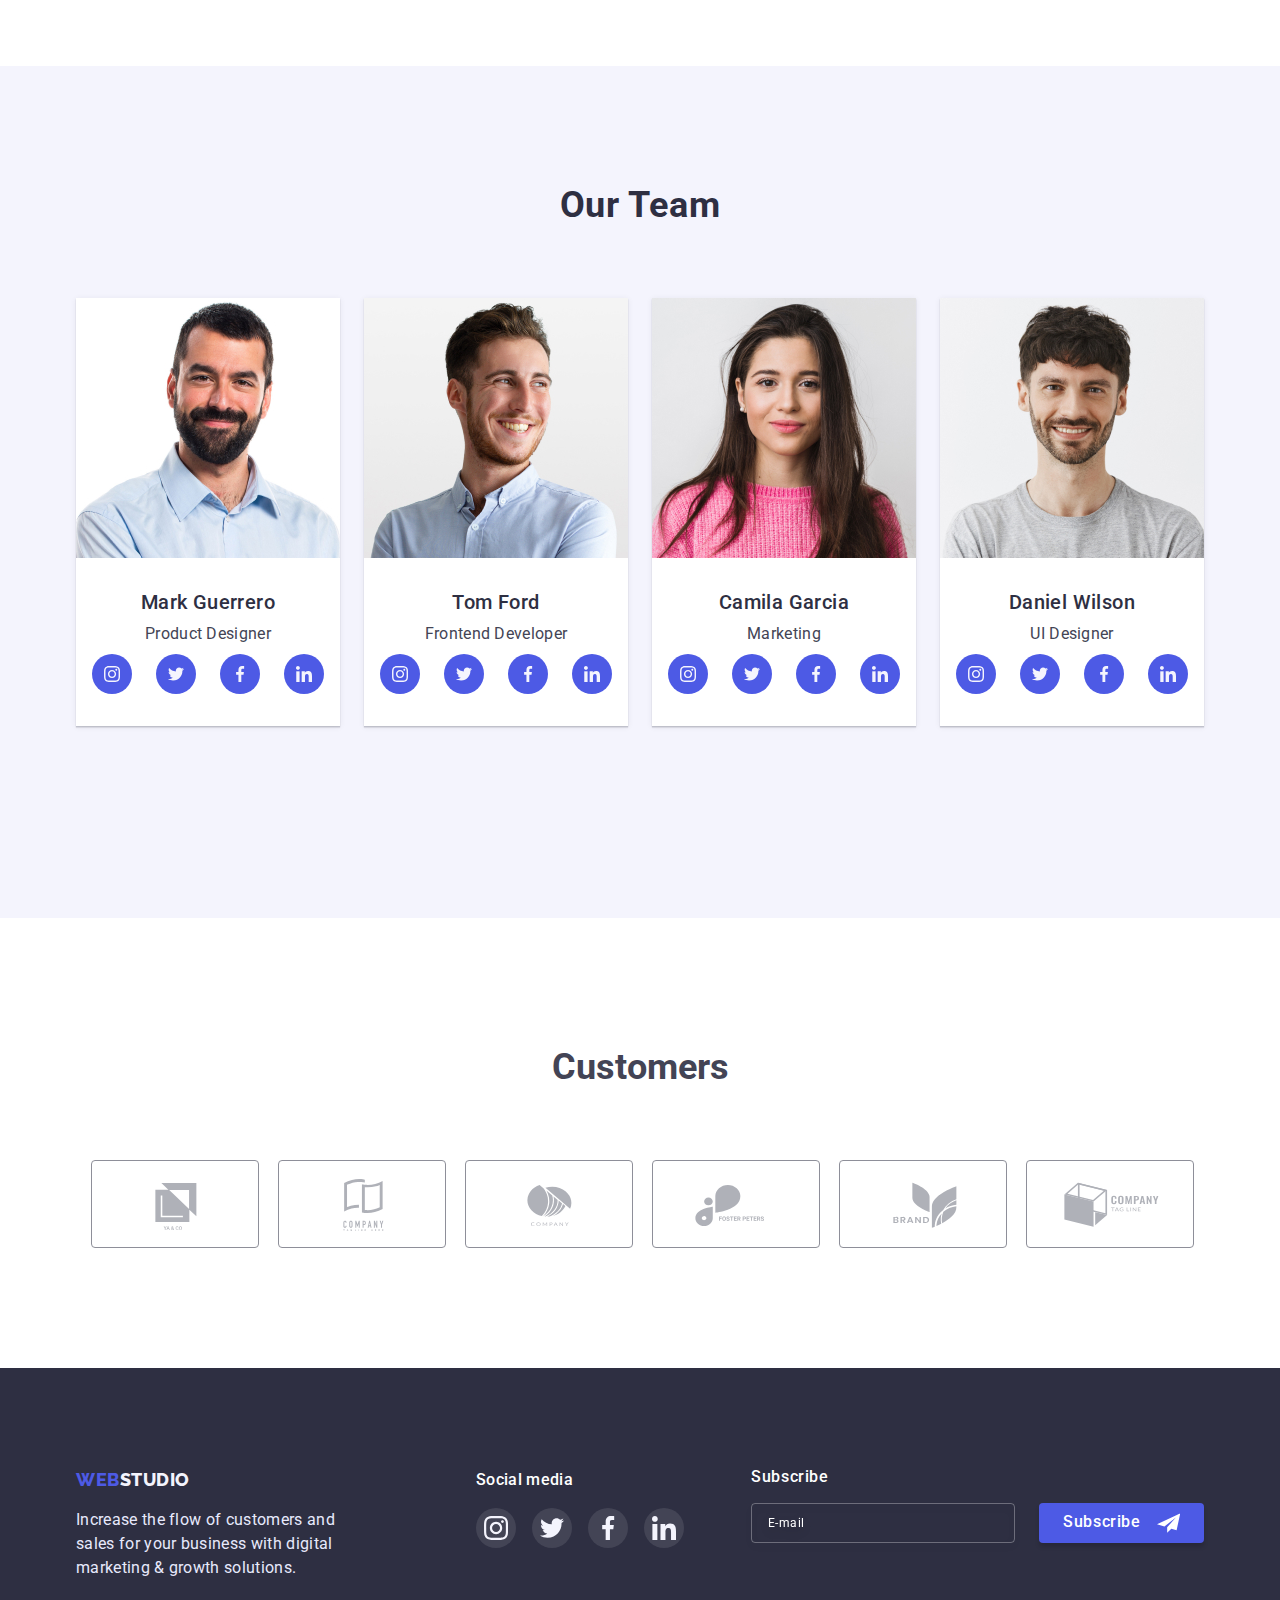
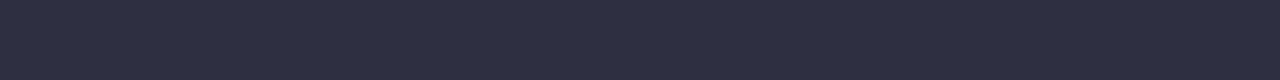
==== commit ac620f95: "7-12" ====
--- a/index.html
+++ b/index.html
@@ -267,7 +267,7 @@
         </div>
       </section>
       <section class="team">
-        <div class="container-mini container container-sm">
+        <div class="container container-sm">
           <h2 class="team-title section-title">Our Team</h2>
           <ul class="team-list list">
             <li class="main-team-item">
--- a/styles/styles.css
+++ b/styles/styles.css
@@ -158,6 +158,9 @@
 .menu-btn-icon {
   stroke: var(--title-text-color);
 }
+.current::after {
+  bottom: -26px;
+}
 /* ------------MOB_MENU-------------- */
 
 .mob-menu {
--- a/styles/mobile.css
+++ b/styles/mobile.css
@@ -18,12 +18,9 @@
 /*------Header-------*/
 @media screen and (min-width: 320px) {
   .header {
-    padding-top: 24px;
-    padding-bottom: 24px;
+    padding-top: 21px;
+    padding-bottom: 21px;
   }
-  /*-.container.header-container {
-    width: 428px;
-  }--*/
 }
 /*-------------Hero---------------*/
 .hero {
--- a/styles/tablet.css
+++ b/styles/tablet.css
@@ -63,7 +63,7 @@
     .current::after {
       position: absolute;
       left: 0;
-      bottom: -31px;
+      bottom: -29px;
       content: "";
       width: 100%;
       height: 4px;
--- a/styles/desktop.css
+++ b/styles/desktop.css
@@ -1,15 +1,12 @@
 @media screen and (min-width: 1200px) {
   .container,
+  .header-container,
   .customers,
-  .footer-column,
-  .container-mini {
+  .footer-column {
     max-width: 1158px;
     padding: 0 15px;
     margin: 0 auto;
   }
-}
-.header-container {
-  max-width: 1158px;
 }
 
 .footer-container {
@@ -46,7 +43,7 @@
     letter-spacing: 0.02em;
   }
   .current::after {
-    bottom: -26px;
+    bottom: -23px;
   }
   .address-tell {
     margin-left: 40px;
